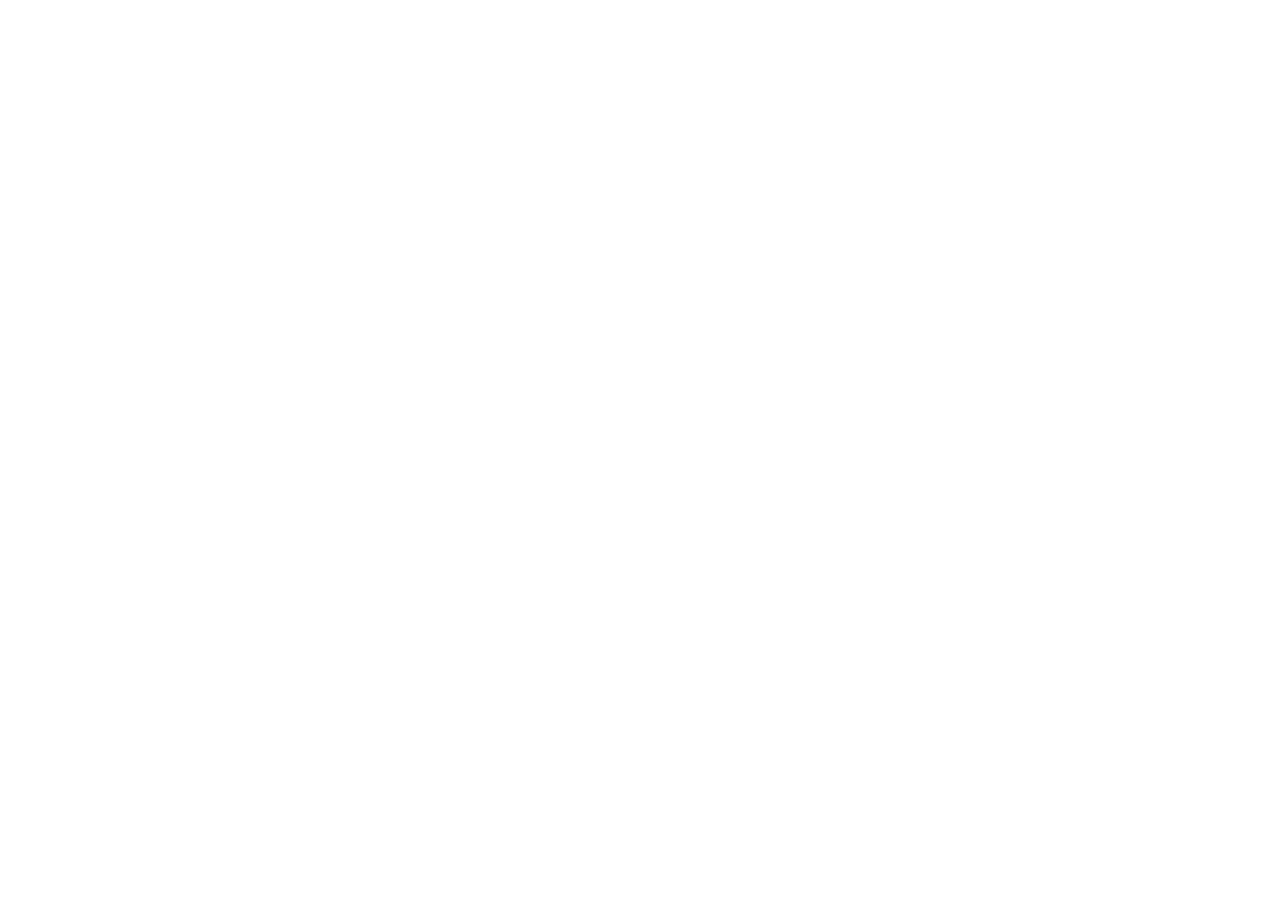
==== index.html @ 455905b7 "project init" ====
<!DOCTYPE html>
<html lang="en">
<head>
    <meta charset="UTF-8">
    <meta http-equiv="X-UA-Compatible" content="IE=edge">
    <meta name="viewport" content="width=device-width, initial-scale=1.0">
    <title>Document</title>
</head>
<body>
    
</body>
</html>
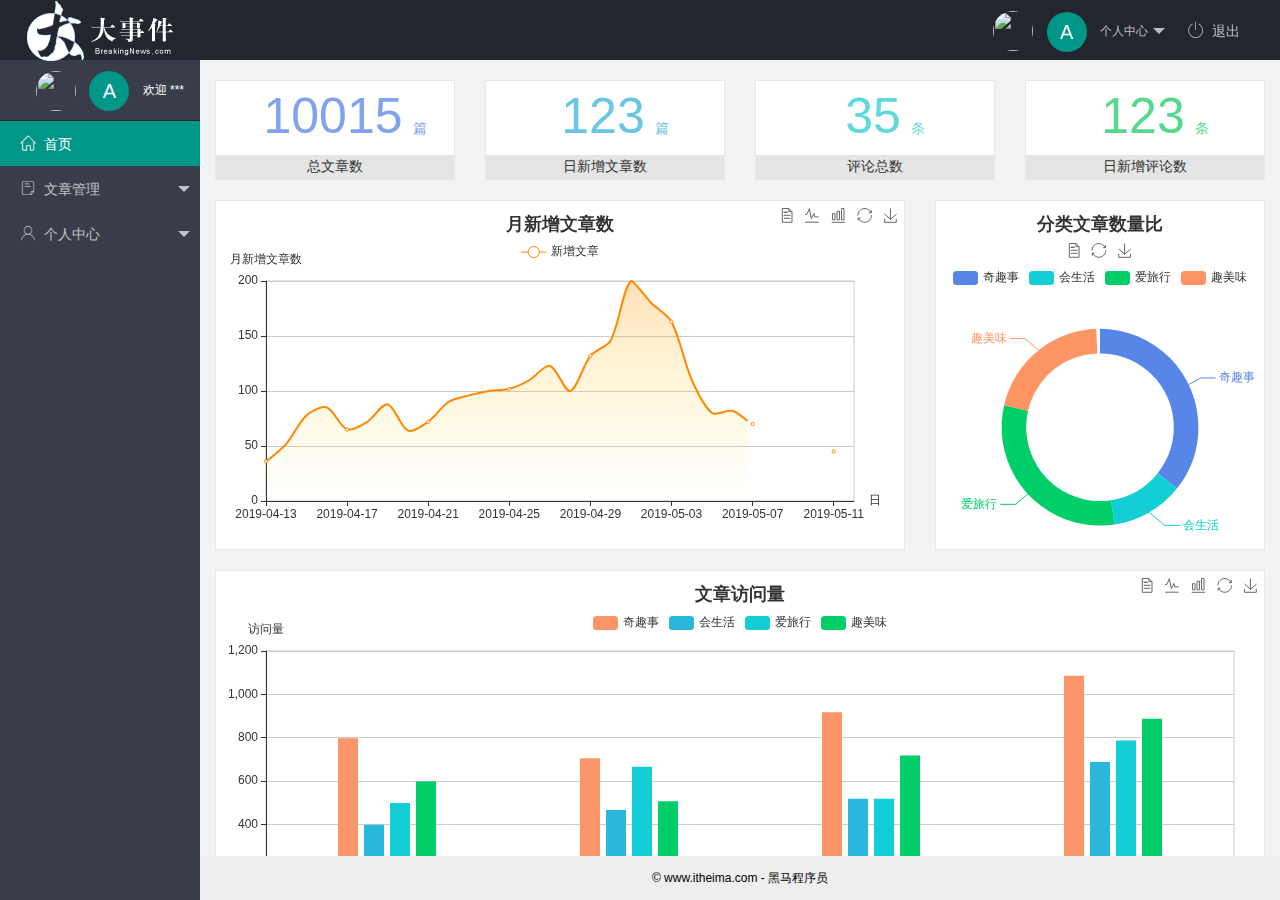
==== commit 3dd96fc6: "完成了主页功能的开发" ====
--- a/index.html
+++ b/index.html
@@ -1,12 +1,100 @@
 <!DOCTYPE html>
 <html lang="en">
-<head>
-    <meta charset="UTF-8">
-    <meta http-equiv="X-UA-Compatible" content="IE=edge">
-    <meta name="viewport" content="width=device-width, initial-scale=1.0">
-    <title>Document</title>
-</head>
-<body>
-    
-</body>
-</html>+  <head>
+    <meta charset="UTF-8" />
+    <meta name="viewport" content="width=device-width, initial-scale=1.0" />
+    <title>后台主页</title>
+    <!-- 导入 layui 的样式表 -->
+    <link rel="stylesheet" href="./assets/lib/layui/css/layui.css" />
+    <!-- 导入第三方图标库 -->
+    <link rel="stylesheet" href="./assets/fonts/iconfont.css" />
+    <!-- 导入自己的样式表 -->
+    <link rel="stylesheet" href="./assets/css/index.css" />
+  </head>
+  <body class="layui-layout-body">
+    <div class="layui-layout layui-layout-admin">
+      <div class="layui-header">
+        <div class="layui-logo">
+          <img src="./assets/images/logo.png" alt="" />
+        </div>
+        <!-- 头部区域（可配合layui已有的水平导航） -->
+        <ul class="layui-nav layui-layout-right">
+          <li class="layui-nav-item">
+            <a href="javascript:;" class="userinfo">
+              <img src="http://t.cn/RCzsdCq" class="layui-nav-img" />
+              <span class="text-avatar">A</span>
+              个人中心
+            </a>
+            <dl class="layui-nav-child">
+              <dd><a href="">基本资料</a></dd>
+              <dd><a href="">更换头像</a></dd>
+              <dd><a href="">重置密码</a></dd>
+            </dl>
+          </li>
+          <li class="layui-nav-item">
+            <a href="javascript:;" id='btnLogOut'><span class="iconfont icon-tuichu"></span>退出</a>
+          </li>
+        </ul>
+      </div>
+
+      <div class="layui-side layui-bg-black">
+        <div class="layui-side-scroll">
+          <div class="userinfo">
+            <img src="http://t.cn/RCzsdCq" class="layui-nav-img" />
+            <span class="text-avatar">A</span>
+            <span id="welcome">欢迎 ***</span>
+          </div>
+          <!-- 左侧导航区域（可配合layui已有的垂直导航） -->
+          <ul class="layui-nav layui-nav-tree" lay-shrink="all">
+            <li class="layui-nav-item layui-this">
+              <a href="/home/dashboard.html" target="fm"><span class="iconfont icon-home"></span>首页</a>
+            </li>
+            <li class="layui-nav-item">
+              <a class="" href="javascript:;"><span class="iconfont icon-16"></span>文章管理</a>
+              <dl class="layui-nav-child">
+                <dd>
+                  <a href="javascript:;"><i class="layui-icon layui-icon-app"></i>文章类别</a>
+                </dd>
+                <dd>
+                  <a href="javascript:;"><i class="layui-icon layui-icon-app"></i>文章列表</a>
+                </dd>
+                <dd>
+                  <a href="javascript:;"><i class="layui-icon layui-icon-app"></i>发布文章</a>
+                </dd>
+              </dl>
+            </li>
+            <li class="layui-nav-item">
+              <a href="javascript:;"><span class="iconfont icon-user"></span>个人中心</a>
+              <dl class="layui-nav-child">
+                <dd>
+                  <a href="javascript:;"><i class="layui-icon layui-icon-app"></i>基本资料</a>
+                </dd>
+                <dd>
+                  <a href="javascript:;"><i class="layui-icon layui-icon-app"></i>更换头像</a>
+                </dd>
+                <dd>
+                  <a href="javascript:;"><i class="layui-icon layui-icon-app"></i>重置密码</a>
+                </dd>
+              </dl>
+            </li>
+          </ul>
+        </div>
+      </div>
+
+      <div class="layui-body">
+        <!-- 内容主体区域 -->
+        <iframe name="fm" src='./home/dashboard.html' frameborder="0"></iframe>
+      </div>
+
+      <div class="layui-footer">
+        <!-- 底部固定区域 -->
+        © www.itheima.com - 黑马程序员
+      </div>
+    </div>
+    <!-- 导入 layui 的JS文件 -->
+    <script src="./assets/lib/layui/layui.all.js"></script>
+    <script src="./assets/lib/jquery.js"></script>
+    <script src="./assets/js/baseAPI.js"></script>
+    <script src="./assets/js/index.js"></script>
+  </body>
+</html>
--- a/assets/lib/layui/css/layui.css
+++ b/assets/lib/layui/css/layui.css
@@ -0,0 +1,2 @@
+/** layui-v2.5.5 MIT License By https://www.layui.com */
+ .layui-inline,img{display:inline-block;vertical-align:middle}h1,h2,h3,h4,h5,h6{font-weight:400}.layui-edge,.layui-header,.layui-inline,.layui-main{position:relative}.layui-body,.layui-edge,.layui-elip{overflow:hidden}.layui-btn,.layui-edge,.layui-inline,img{vertical-align:middle}.layui-btn,.layui-disabled,.layui-icon,.layui-unselect{-moz-user-select:none;-webkit-user-select:none;-ms-user-select:none}.layui-elip,.layui-form-checkbox span,.layui-form-pane .layui-form-label{text-overflow:ellipsis;white-space:nowrap}.layui-breadcrumb,.layui-tree-btnGroup{visibility:hidden}blockquote,body,button,dd,div,dl,dt,form,h1,h2,h3,h4,h5,h6,input,li,ol,p,pre,td,textarea,th,ul{margin:0;padding:0;-webkit-tap-highlight-color:rgba(0,0,0,0)}a:active,a:hover{outline:0}img{border:none}li{list-style:none}table{border-collapse:collapse;border-spacing:0}h4,h5,h6{font-size:100%}button,input,optgroup,option,select,textarea{font-family:inherit;font-size:inherit;font-style:inherit;font-weight:inherit;outline:0}pre{white-space:pre-wrap;white-space:-moz-pre-wrap;white-space:-pre-wrap;white-space:-o-pre-wrap;word-wrap:break-word}body{line-height:24px;font:14px Helvetica Neue,Helvetica,PingFang SC,Tahoma,Arial,sans-serif}hr{height:1px;margin:10px 0;border:0;clear:both}a{color:#333;text-decoration:none}a:hover{color:#777}a cite{font-style:normal;*cursor:pointer}.layui-border-box,.layui-border-box *{box-sizing:border-box}.layui-box,.layui-box *{box-sizing:content-box}.layui-clear{clear:both;*zoom:1}.layui-clear:after{content:'\20';clear:both;*zoom:1;display:block;height:0}.layui-inline{*display:inline;*zoom:1}.layui-edge{display:inline-block;width:0;height:0;border-width:6px;border-style:dashed;border-color:transparent}.layui-edge-top{top:-4px;border-bottom-color:#999;border-bottom-style:solid}.layui-edge-right{border-left-color:#999;border-left-style:solid}.layui-edge-bottom{top:2px;border-top-color:#999;border-top-style:solid}.layui-edge-left{border-right-color:#999;border-right-style:solid}.layui-disabled,.layui-disabled:hover{color:#d2d2d2!important;cursor:not-allowed!important}.layui-circle{border-radius:100%}.layui-show{display:block!important}.layui-hide{display:none!important}@font-face{font-family:layui-icon;src:url(../font/iconfont.eot?v=250);src:url(../font/iconfont.eot?v=250#iefix) format('embedded-opentype'),url(../font/iconfont.woff2?v=250) format('woff2'),url(../font/iconfont.woff?v=250) format('woff'),url(../font/iconfont.ttf?v=250) format('truetype'),url(../font/iconfont.svg?v=250#layui-icon) format('svg')}.layui-icon{font-family:layui-icon!important;font-size:16px;font-style:normal;-webkit-font-smoothing:antialiased;-moz-osx-font-smoothing:grayscale}.layui-icon-reply-fill:before{content:"\e611"}.layui-icon-set-fill:before{content:"\e614"}.layui-icon-menu-fill:before{content:"\e60f"}.layui-icon-search:before{content:"\e615"}.layui-icon-share:before{content:"\e641"}.layui-icon-set-sm:before{content:"\e620"}.layui-icon-engine:before{content:"\e628"}.layui-icon-close:before{content:"\1006"}.layui-icon-close-fill:before{content:"\1007"}.layui-icon-chart-screen:before{content:"\e629"}.layui-icon-star:before{content:"\e600"}.layui-icon-circle-dot:before{content:"\e617"}.layui-icon-chat:before{content:"\e606"}.layui-icon-release:before{content:"\e609"}.layui-icon-list:before{content:"\e60a"}.layui-icon-chart:before{content:"\e62c"}.layui-icon-ok-circle:before{content:"\1005"}.layui-icon-layim-theme:before{content:"\e61b"}.layui-icon-table:before{content:"\e62d"}.layui-icon-right:before{content:"\e602"}.layui-icon-left:before{content:"\e603"}.layui-icon-cart-simple:before{content:"\e698"}.layui-icon-face-cry:before{content:"\e69c"}.layui-icon-face-smile:before{content:"\e6af"}.layui-icon-survey:before{content:"\e6b2"}.layui-icon-tree:before{content:"\e62e"}.layui-icon-upload-circle:before{content:"\e62f"}.layui-icon-add-circle:before{content:"\e61f"}.layui-icon-download-circle:before{content:"\e601"}.layui-icon-templeate-1:before{content:"\e630"}.layui-icon-util:before{content:"\e631"}.layui-icon-face-surprised:before{content:"\e664"}.layui-icon-edit:before{content:"\e642"}.layui-icon-speaker:before{content:"\e645"}.layui-icon-down:before{content:"\e61a"}.layui-icon-file:before{content:"\e621"}.layui-icon-layouts:before{content:"\e632"}.layui-icon-rate-half:before{content:"\e6c9"}.layui-icon-add-circle-fine:before{content:"\e608"}.layui-icon-prev-circle:before{content:"\e633"}.layui-icon-read:before{content:"\e705"}.layui-icon-404:before{content:"\e61c"}.layui-icon-carousel:before{content:"\e634"}.layui-icon-help:before{content:"\e607"}.layui-icon-code-circle:before{content:"\e635"}.layui-icon-water:before{content:"\e636"}.layui-icon-username:before{content:"\e66f"}.layui-icon-find-fill:before{content:"\e670"}.layui-icon-about:before{content:"\e60b"}.layui-icon-location:before{content:"\e715"}.layui-icon-up:before{content:"\e619"}.layui-icon-pause:before{content:"\e651"}.layui-icon-date:before{content:"\e637"}.layui-icon-layim-uploadfile:before{content:"\e61d"}.layui-icon-delete:before{content:"\e640"}.layui-icon-play:before{content:"\e652"}.layui-icon-top:before{content:"\e604"}.layui-icon-friends:before{content:"\e612"}.layui-icon-refresh-3:before{content:"\e9aa"}.layui-icon-ok:before{content:"\e605"}.layui-icon-layer:before{content:"\e638"}.layui-icon-face-smile-fine:before{content:"\e60c"}.layui-icon-dollar:before{content:"\e659"}.layui-icon-group:before{content:"\e613"}.layui-icon-layim-download:before{content:"\e61e"}.layui-icon-picture-fine:before{content:"\e60d"}.layui-icon-link:before{content:"\e64c"}.layui-icon-diamond:before{content:"\e735"}.layui-icon-log:before{content:"\e60e"}.layui-icon-rate-solid:before{content:"\e67a"}.layui-icon-fonts-del:before{content:"\e64f"}.layui-icon-unlink:before{content:"\e64d"}.layui-icon-fonts-clear:before{content:"\e639"}.layui-icon-triangle-r:before{content:"\e623"}.layui-icon-circle:before{content:"\e63f"}.layui-icon-radio:before{content:"\e643"}.layui-icon-align-center:before{content:"\e647"}.layui-icon-align-right:before{content:"\e648"}.layui-icon-align-left:before{content:"\e649"}.layui-icon-loading-1:before{content:"\e63e"}.layui-icon-return:before{content:"\e65c"}.layui-icon-fonts-strong:before{content:"\e62b"}.layui-icon-upload:before{content:"\e67c"}.layui-icon-dialogue:before{content:"\e63a"}.layui-icon-video:before{content:"\e6ed"}.layui-icon-headset:before{content:"\e6fc"}.layui-icon-cellphone-fine:before{content:"\e63b"}.layui-icon-add-1:before{content:"\e654"}.layui-icon-face-smile-b:before{content:"\e650"}.layui-icon-fonts-html:before{content:"\e64b"}.layui-icon-form:before{content:"\e63c"}.layui-icon-cart:before{content:"\e657"}.layui-icon-camera-fill:before{content:"\e65d"}.layui-icon-tabs:before{content:"\e62a"}.layui-icon-fonts-code:before{content:"\e64e"}.layui-icon-fire:before{content:"\e756"}.layui-icon-set:before{content:"\e716"}.layui-icon-fonts-u:before{content:"\e646"}.layui-icon-triangle-d:before{content:"\e625"}.layui-icon-tips:before{content:"\e702"}.layui-icon-picture:before{content:"\e64a"}.layui-icon-more-vertical:before{content:"\e671"}.layui-icon-flag:before{content:"\e66c"}.layui-icon-loading:before{content:"\e63d"}.layui-icon-fonts-i:before{content:"\e644"}.layui-icon-refresh-1:before{content:"\e666"}.layui-icon-rmb:before{content:"\e65e"}.layui-icon-home:before{content:"\e68e"}.layui-icon-user:before{content:"\e770"}.layui-icon-notice:before{content:"\e667"}.layui-icon-login-weibo:before{content:"\e675"}.layui-icon-voice:before{content:"\e688"}.layui-icon-upload-drag:before{content:"\e681"}.layui-icon-login-qq:before{content:"\e676"}.layui-icon-snowflake:before{content:"\e6b1"}.layui-icon-file-b:before{content:"\e655"}.layui-icon-template:before{content:"\e663"}.layui-icon-auz:before{content:"\e672"}.layui-icon-console:before{content:"\e665"}.layui-icon-app:before{content:"\e653"}.layui-icon-prev:before{content:"\e65a"}.layui-icon-website:before{content:"\e7ae"}.layui-icon-next:before{content:"\e65b"}.layui-icon-component:before{content:"\e857"}.layui-icon-more:before{content:"\e65f"}.layui-icon-login-wechat:before{content:"\e677"}.layui-icon-shrink-right:before{content:"\e668"}.layui-icon-spread-left:before{content:"\e66b"}.layui-icon-camera:before{content:"\e660"}.layui-icon-note:before{content:"\e66e"}.layui-icon-refresh:before{content:"\e669"}.layui-icon-female:before{content:"\e661"}.layui-icon-male:before{content:"\e662"}.layui-icon-password:before{content:"\e673"}.layui-icon-senior:before{content:"\e674"}.layui-icon-theme:before{content:"\e66a"}.layui-icon-tread:before{content:"\e6c5"}.layui-icon-praise:before{content:"\e6c6"}.layui-icon-star-fill:before{content:"\e658"}.layui-icon-rate:before{content:"\e67b"}.layui-icon-template-1:before{content:"\e656"}.layui-icon-vercode:before{content:"\e679"}.layui-icon-cellphone:before{content:"\e678"}.layui-icon-screen-full:before{content:"\e622"}.layui-icon-screen-restore:before{content:"\e758"}.layui-icon-cols:before{content:"\e610"}.layui-icon-export:before{content:"\e67d"}.layui-icon-print:before{content:"\e66d"}.layui-icon-slider:before{content:"\e714"}.layui-icon-addition:before{content:"\e624"}.layui-icon-subtraction:before{content:"\e67e"}.layui-icon-service:before{content:"\e626"}.layui-icon-transfer:before{content:"\e691"}.layui-main{width:1140px;margin:0 auto}.layui-header{z-index:1000;height:60px}.layui-header a:hover{transition:all .5s;-webkit-transition:all .5s}.layui-side{position:fixed;left:0;top:0;bottom:0;z-index:999;width:200px;overflow-x:hidden}.layui-side-scroll{position:relative;width:220px;height:100%;overflow-x:hidden}.layui-body{position:absolute;left:200px;right:0;top:0;bottom:0;z-index:998;width:auto;overflow-y:auto;box-sizing:border-box}.layui-layout-body{overflow:hidden}.layui-layout-admin .layui-header{background-color:#23262E}.layui-layout-admin .layui-side{top:60px;width:200px;overflow-x:hidden}.layui-layout-admin .layui-body{position:fixed;top:60px;bottom:44px}.layui-layout-admin .layui-main{width:auto;margin:0 15px}.layui-layout-admin .layui-footer{position:fixed;left:200px;right:0;bottom:0;height:44px;line-height:44px;padding:0 15px;background-color:#eee}.layui-layout-admin .layui-logo{position:absolute;left:0;top:0;width:200px;height:100%;line-height:60px;text-align:center;color:#009688;font-size:16px}.layui-layout-admin .layui-header .layui-nav{background:0 0}.layui-layout-left{position:absolute!important;left:200px;top:0}.layui-layout-right{position:absolute!important;right:0;top:0}.layui-container{position:relative;margin:0 auto;padding:0 15px;box-sizing:border-box}.layui-fluid{position:relative;margin:0 auto;padding:0 15px}.layui-row:after,.layui-row:before{content:'';display:block;clear:both}.layui-col-lg1,.layui-col-lg10,.layui-col-lg11,.layui-col-lg12,.layui-col-lg2,.layui-col-lg3,.layui-col-lg4,.layui-col-lg5,.layui-col-lg6,.layui-col-lg7,.layui-col-lg8,.layui-col-lg9,.layui-col-md1,.layui-col-md10,.layui-col-md11,.layui-col-md12,.layui-col-md2,.layui-col-md3,.layui-col-md4,.layui-col-md5,.layui-col-md6,.layui-col-md7,.layui-col-md8,.layui-col-md9,.layui-col-sm1,.layui-col-sm10,.layui-col-sm11,.layui-col-sm12,.layui-col-sm2,.layui-col-sm3,.layui-col-sm4,.layui-col-sm5,.layui-col-sm6,.layui-col-sm7,.layui-col-sm8,.layui-col-sm9,.layui-col-xs1,.layui-col-xs10,.layui-col-xs11,.layui-col-xs12,.layui-col-xs2,.layui-col-xs3,.layui-col-xs4,.layui-col-xs5,.layui-col-xs6,.layui-col-xs7,.layui-col-xs8,.layui-col-xs9{position:relative;display:block;box-sizing:border-box}.layui-col-xs1,.layui-col-xs10,.layui-col-xs11,.layui-col-xs12,.layui-col-xs2,.layui-col-xs3,.layui-col-xs4,.layui-col-xs5,.layui-col-xs6,.layui-col-xs7,.layui-col-xs8,.layui-col-xs9{float:left}.layui-col-xs1{width:8.33333333%}.layui-col-xs2{width:16.66666667%}.layui-col-xs3{width:25%}.layui-col-xs4{width:33.33333333%}.layui-col-xs5{width:41.66666667%}.layui-col-xs6{width:50%}.layui-col-xs7{width:58.33333333%}.layui-col-xs8{width:66.66666667%}.layui-col-xs9{width:75%}.layui-col-xs10{width:83.33333333%}.layui-col-xs11{width:91.66666667%}.layui-col-xs12{width:100%}.layui-col-xs-offset1{margin-left:8.33333333%}.layui-col-xs-offset2{margin-left:16.66666667%}.layui-col-xs-offset3{margin-left:25%}.layui-col-xs-offset4{margin-left:33.33333333%}.layui-col-xs-offset5{margin-left:41.66666667%}.layui-col-xs-offset6{margin-left:50%}.layui-col-xs-offset7{margin-left:58.33333333%}.layui-col-xs-offset8{margin-left:66.66666667%}.layui-col-xs-offset9{margin-left:75%}.layui-col-xs-offset10{margin-left:83.33333333%}.layui-col-xs-offset11{margin-left:91.66666667%}.layui-col-xs-offset12{margin-left:100%}@media screen and (max-width:768px){.layui-hide-xs{display:none!important}.layui-show-xs-block{display:block!important}.layui-show-xs-inline{display:inline!important}.layui-show-xs-inline-block{display:inline-block!important}}@media screen and (min-width:768px){.layui-container{width:750px}.layui-hide-sm{display:none!important}.layui-show-sm-block{display:block!important}.layui-show-sm-inline{display:inline!important}.layui-show-sm-inline-block{display:inline-block!important}.layui-col-sm1,.layui-col-sm10,.layui-col-sm11,.layui-col-sm12,.layui-col-sm2,.layui-col-sm3,.layui-col-sm4,.layui-col-sm5,.layui-col-sm6,.layui-col-sm7,.layui-col-sm8,.layui-col-sm9{float:left}.layui-col-sm1{width:8.33333333%}.layui-col-sm2{width:16.66666667%}.layui-col-sm3{width:25%}.layui-col-sm4{width:33.33333333%}.layui-col-sm5{width:41.66666667%}.layui-col-sm6{width:50%}.layui-col-sm7{width:58.33333333%}.layui-col-sm8{width:66.66666667%}.layui-col-sm9{width:75%}.layui-col-sm10{width:83.33333333%}.layui-col-sm11{width:91.66666667%}.layui-col-sm12{width:100%}.layui-col-sm-offset1{margin-left:8.33333333%}.layui-col-sm-offset2{margin-left:16.66666667%}.layui-col-sm-offset3{margin-left:25%}.layui-col-sm-offset4{margin-left:33.33333333%}.layui-col-sm-offset5{margin-left:41.66666667%}.layui-col-sm-offset6{margin-left:50%}.layui-col-sm-offset7{margin-left:58.33333333%}.layui-col-sm-offset8{margin-left:66.66666667%}.layui-col-sm-offset9{margin-left:75%}.layui-col-sm-offset10{margin-left:83.33333333%}.layui-col-sm-offset11{margin-left:91.66666667%}.layui-col-sm-offset12{margin-left:100%}}@media screen and (min-width:992px){.layui-container{width:970px}.layui-hide-md{display:none!important}.layui-show-md-block{display:block!important}.layui-show-md-inline{display:inline!important}.layui-show-md-inline-block{display:inline-block!important}.layui-col-md1,.layui-col-md10,.layui-col-md11,.layui-col-md12,.layui-col-md2,.layui-col-md3,.layui-col-md4,.layui-col-md5,.layui-col-md6,.layui-col-md7,.layui-col-md8,.layui-col-md9{float:left}.layui-col-md1{width:8.33333333%}.layui-col-md2{width:16.66666667%}.layui-col-md3{width:25%}.layui-col-md4{width:33.33333333%}.layui-col-md5{width:41.66666667%}.layui-col-md6{width:50%}.layui-col-md7{width:58.33333333%}.layui-col-md8{width:66.66666667%}.layui-col-md9{width:75%}.layui-col-md10{width:83.33333333%}.layui-col-md11{width:91.66666667%}.layui-col-md12{width:100%}.layui-col-md-offset1{margin-left:8.33333333%}.layui-col-md-offset2{margin-left:16.66666667%}.layui-col-md-offset3{margin-left:25%}.layui-col-md-offset4{margin-left:33.33333333%}.layui-col-md-offset5{margin-left:41.66666667%}.layui-col-md-offset6{margin-left:50%}.layui-col-md-offset7{margin-left:58.33333333%}.layui-col-md-offset8{margin-left:66.66666667%}.layui-col-md-offset9{margin-left:75%}.layui-col-md-offset10{margin-left:83.33333333%}.layui-col-md-offset11{margin-left:91.66666667%}.layui-col-md-offset12{margin-left:100%}}@media screen and (min-width:1200px){.layui-container{width:1170px}.layui-hide-lg{display:none!important}.layui-show-lg-block{display:block!important}.layui-show-lg-inline{display:inline!important}.layui-show-lg-inline-block{display:inline-block!important}.layui-col-lg1,.layui-col-lg10,.layui-col-lg11,.layui-col-lg12,.layui-col-lg2,.layui-col-lg3,.layui-col-lg4,.layui-col-lg5,.layui-col-lg6,.layui-col-lg7,.layui-col-lg8,.layui-col-lg9{float:left}.layui-col-lg1{width:8.33333333%}.layui-col-lg2{width:16.66666667%}.layui-col-lg3{width:25%}.layui-col-lg4{width:33.33333333%}.layui-col-lg5{width:41.66666667%}.layui-col-lg6{width:50%}.layui-col-lg7{width:58.33333333%}.layui-col-lg8{width:66.66666667%}.layui-col-lg9{width:75%}.layui-col-lg10{width:83.33333333%}.layui-col-lg11{width:91.66666667%}.layui-col-lg12{width:100%}.layui-col-lg-offset1{margin-left:8.33333333%}.layui-col-lg-offset2{margin-left:16.66666667%}.layui-col-lg-offset3{margin-left:25%}.layui-col-lg-offset4{margin-left:33.33333333%}.layui-col-lg-offset5{margin-left:41.66666667%}.layui-col-lg-offset6{margin-left:50%}.layui-col-lg-offset7{margin-left:58.33333333%}.layui-col-lg-offset8{margin-left:66.66666667%}.layui-col-lg-offset9{margin-left:75%}.layui-col-lg-offset10{margin-left:83.33333333%}.layui-col-lg-offset11{margin-left:91.66666667%}.layui-col-lg-offset12{margin-left:100%}}.layui-col-space1{margin:-.5px}.layui-col-space1>*{padding:.5px}.layui-col-space3{margin:-1.5px}.layui-col-space3>*{padding:1.5px}.layui-col-space5{margin:-2.5px}.layui-col-space5>*{padding:2.5px}.layui-col-space8{margin:-3.5px}.layui-col-space8>*{padding:3.5px}.layui-col-space10{margin:-5px}.layui-col-space10>*{padding:5px}.layui-col-space12{margin:-6px}.layui-col-space12>*{padding:6px}.layui-col-space15{margin:-7.5px}.layui-col-space15>*{padding:7.5px}.layui-col-space18{margin:-9px}.layui-col-space18>*{padding:9px}.layui-col-space20{margin:-10px}.layui-col-space20>*{padding:10px}.layui-col-space22{margin:-11px}.layui-col-space22>*{padding:11px}.layui-col-space25{margin:-12.5px}.layui-col-space25>*{padding:12.5px}.layui-col-space30{margin:-15px}.layui-col-space30>*{padding:15px}.layui-btn,.layui-input,.layui-select,.layui-textarea,.layui-upload-button{outline:0;-webkit-appearance:none;transition:all .3s;-webkit-transition:all .3s;box-sizing:border-box}.layui-elem-quote{margin-bottom:10px;padding:15px;line-height:22px;border-left:5px solid #009688;border-radius:0 2px 2px 0;background-color:#f2f2f2}.layui-quote-nm{border-style:solid;border-width:1px 1px 1px 5px;background:0 0}.layui-elem-field{margin-bottom:10px;padding:0;border-width:1px;border-style:solid}.layui-elem-field legend{margin-left:20px;padding:0 10px;font-size:20px;font-weight:300}.layui-field-title{margin:10px 0 20px;border-width:1px 0 0}.layui-field-box{padding:10px 15px}.layui-field-title .layui-field-box{padding:10px 0}.layui-progress{position:relative;height:6px;border-radius:20px;background-color:#e2e2e2}.layui-progress-bar{position:absolute;left:0;top:0;width:0;max-width:100%;height:6px;border-radius:20px;text-align:right;background-color:#5FB878;transition:all .3s;-webkit-transition:all .3s}.layui-progress-big,.layui-progress-big .layui-progress-bar{height:18px;line-height:18px}.layui-progress-text{position:relative;top:-20px;line-height:18px;font-size:12px;color:#666}.layui-progress-big .layui-progress-text{position:static;padding:0 10px;color:#fff}.layui-collapse{border-width:1px;border-style:solid;border-radius:2px}.layui-colla-content,.layui-colla-item{border-top-width:1px;border-top-style:solid}.layui-colla-item:first-child{border-top:none}.layui-colla-title{position:relative;height:42px;line-height:42px;padding:0 15px 0 35px;color:#333;background-color:#f2f2f2;cursor:pointer;font-size:14px;overflow:hidden}.layui-colla-content{display:none;padding:10px 15px;line-height:22px;color:#666}.layui-colla-icon{position:absolute;left:15px;top:0;font-size:14px}.layui-card{margin-bottom:15px;border-radius:2px;background-color:#fff;box-shadow:0 1px 2px 0 rgba(0,0,0,.05)}.layui-card:last-child{margin-bottom:0}.layui-card-header{position:relative;height:42px;line-height:42px;padding:0 15px;border-bottom:1px solid #f6f6f6;color:#333;border-radius:2px 2px 0 0;font-size:14px}.layui-bg-black,.layui-bg-blue,.layui-bg-cyan,.layui-bg-green,.layui-bg-orange,.layui-bg-red{color:#fff!important}.layui-card-body{position:relative;padding:10px 15px;line-height:24px}.layui-card-body[pad15]{padding:15px}.layui-card-body[pad20]{padding:20px}.layui-card-body .layui-table{margin:5px 0}.layui-card .layui-tab{margin:0}.layui-panel-window{position:relative;padding:15px;border-radius:0;border-top:5px solid #E6E6E6;background-color:#fff}.layui-auxiliar-moving{position:fixed;left:0;right:0;top:0;bottom:0;width:100%;height:100%;background:0 0;z-index:9999999999}.layui-form-label,.layui-form-mid,.layui-form-select,.layui-input-block,.layui-input-inline,.layui-textarea{position:relative}.layui-bg-red{background-color:#FF5722!important}.layui-bg-orange{background-color:#FFB800!important}.layui-bg-green{background-color:#009688!important}.layui-bg-cyan{background-color:#2F4056!important}.layui-bg-blue{background-color:#1E9FFF!important}.layui-bg-black{background-color:#393D49!important}.layui-bg-gray{background-color:#eee!important;color:#666!important}.layui-badge-rim,.layui-colla-content,.layui-colla-item,.layui-collapse,.layui-elem-field,.layui-form-pane .layui-form-item[pane],.layui-form-pane .layui-form-label,.layui-input,.layui-layedit,.layui-layedit-tool,.layui-quote-nm,.layui-select,.layui-tab-bar,.layui-tab-card,.layui-tab-title,.layui-tab-title .layui-this:after,.layui-textarea{border-color:#e6e6e6}.layui-timeline-item:before,hr{background-color:#e6e6e6}.layui-text{line-height:22px;font-size:14px;color:#666}.layui-text h1,.layui-text h2,.layui-text h3{font-weight:500;color:#333}.layui-text h1{font-size:30px}.layui-text h2{font-size:24px}.layui-text h3{font-size:18px}.layui-text a:not(.layui-btn){color:#01AAED}.layui-text a:not(.layui-btn):hover{text-decoration:underline}.layui-text ul{padding:5px 0 5px 15px}.layui-text ul li{margin-top:5px;list-style-type:disc}.layui-text em,.layui-word-aux{color:#999!important;padding:0 5px!important}.layui-btn{display:inline-block;height:38px;line-height:38px;padding:0 18px;background-color:#009688;color:#fff;white-space:nowrap;text-align:center;font-size:14px;border:none;border-radius:2px;cursor:pointer}.layui-btn:hover{opacity:.8;filter:alpha(opacity=80);color:#fff}.layui-btn:active{opacity:1;filter:alpha(opacity=100)}.layui-btn+.layui-btn{margin-left:10px}.layui-btn-container{font-size:0}.layui-btn-container .layui-btn{margin-right:10px;margin-bottom:10px}.layui-btn-container .layui-btn+.layui-btn{margin-left:0}.layui-table .layui-btn-container .layui-btn{margin-bottom:9px}.layui-btn-radius{border-radius:100px}.layui-btn .layui-icon{margin-right:3px;font-size:18px;vertical-align:bottom;vertical-align:middle\9}.layui-btn-primary{border:1px solid #C9C9C9;background-color:#fff;color:#555}.layui-btn-primary:hover{border-color:#009688;color:#333}.layui-btn-normal{background-color:#1E9FFF}.layui-btn-warm{background-color:#FFB800}.layui-btn-danger{background-color:#FF5722}.layui-btn-checked{background-color:#5FB878}.layui-btn-disabled,.layui-btn-disabled:active,.layui-btn-disabled:hover{border:1px solid #e6e6e6;background-color:#FBFBFB;color:#C9C9C9;cursor:not-allowed;opacity:1}.layui-btn-lg{height:44px;line-height:44px;padding:0 25px;font-size:16px}.layui-btn-sm{height:30px;line-height:30px;padding:0 10px;font-size:12px}.layui-btn-sm i{font-size:16px!important}.layui-btn-xs{height:22px;line-height:22px;padding:0 5px;font-size:12px}.layui-btn-xs i{font-size:14px!important}.layui-btn-group{display:inline-block;vertical-align:middle;font-size:0}.layui-btn-group .layui-btn{margin-left:0!important;margin-right:0!important;border-left:1px solid rgba(255,255,255,.5);border-radius:0}.layui-btn-group .layui-btn-primary{border-left:none}.layui-btn-group .layui-btn-primary:hover{border-color:#C9C9C9;color:#009688}.layui-btn-group .layui-btn:first-child{border-left:none;border-radius:2px 0 0 2px}.layui-btn-group .layui-btn-primary:first-child{border-left:1px solid #c9c9c9}.layui-btn-group .layui-btn:last-child{border-radius:0 2px 2px 0}.layui-btn-group .layui-btn+.layui-btn{margin-left:0}.layui-btn-group+.layui-btn-group{margin-left:10px}.layui-btn-fluid{width:100%}.layui-input,.layui-select,.layui-textarea{height:38px;line-height:1.3;line-height:38px\9;border-width:1px;border-style:solid;background-color:#fff;border-radius:2px}.layui-input::-webkit-input-placeholder,.layui-select::-webkit-input-placeholder,.layui-textarea::-webkit-input-placeholder{line-height:1.3}.layui-input,.layui-textarea{display:block;width:100%;padding-left:10px}.layui-input:hover,.layui-textarea:hover{border-color:#D2D2D2!important}.layui-input:focus,.layui-textarea:focus{border-color:#C9C9C9!important}.layui-textarea{min-height:100px;height:auto;line-height:20px;padding:6px 10px;resize:vertical}.layui-select{padding:0 10px}.layui-form input[type=checkbox],.layui-form input[type=radio],.layui-form select{display:none}.layui-form [lay-ignore]{display:initial}.layui-form-item{margin-bottom:15px;clear:both;*zoom:1}.layui-form-item:after{content:'\20';clear:both;*zoom:1;display:block;height:0}.layui-form-label{float:left;display:block;padding:9px 15px;width:80px;font-weight:400;line-height:20px;text-align:right}.layui-form-label-col{display:block;float:none;padding:9px 0;line-height:20px;text-align:left}.layui-form-item .layui-inline{margin-bottom:5px;margin-right:10px}.layui-input-block{margin-left:110px;min-height:36px}.layui-input-inline{display:inline-block;vertical-align:middle}.layui-form-item .layui-input-inline{float:left;width:190px;margin-right:10px}.layui-form-text .layui-input-inline{width:auto}.layui-form-mid{float:left;display:block;padding:9px 0!important;line-height:20px;margin-right:10px}.layui-form-danger+.layui-form-select .layui-input,.layui-form-danger:focus{border-color:#FF5722!important}.layui-form-select .layui-input{padding-right:30px;cursor:pointer}.layui-form-select .layui-edge{position:absolute;right:10px;top:50%;margin-top:-3px;cursor:pointer;border-width:6px;border-top-color:#c2c2c2;border-top-style:solid;transition:all .3s;-webkit-transition:all .3s}.layui-form-select dl{display:none;position:absolute;left:0;top:42px;padding:5px 0;z-index:899;min-width:100%;border:1px solid #d2d2d2;max-height:300px;overflow-y:auto;background-color:#fff;border-radius:2px;box-shadow:0 2px 4px rgba(0,0,0,.12);box-sizing:border-box}.layui-form-select dl dd,.layui-form-select dl dt{padding:0 10px;line-height:36px;white-space:nowrap;overflow:hidden;text-overflow:ellipsis}.layui-form-select dl dt{font-size:12px;color:#999}.layui-form-select dl dd{cursor:pointer}.layui-form-select dl dd:hover{background-color:#f2f2f2;-webkit-transition:.5s all;transition:.5s all}.layui-form-select .layui-select-group dd{padding-left:20px}.layui-form-select dl dd.layui-select-tips{padding-left:10px!important;color:#999}.layui-form-select dl dd.layui-this{background-color:#5FB878;color:#fff}.layui-form-checkbox,.layui-form-select dl dd.layui-disabled{background-color:#fff}.layui-form-selected dl{display:block}.layui-form-checkbox,.layui-form-checkbox *,.layui-form-switch{display:inline-block;vertical-align:middle}.layui-form-selected .layui-edge{margin-top:-9px;-webkit-transform:rotate(180deg);transform:rotate(180deg);margin-top:-3px\9}:root .layui-form-selected .layui-edge{margin-top:-9px\0/IE9}.layui-form-selectup dl{top:auto;bottom:42px}.layui-select-none{margin:5px 0;text-align:center;color:#999}.layui-select-disabled .layui-disabled{border-color:#eee!important}.layui-select-disabled .layui-edge{border-top-color:#d2d2d2}.layui-form-checkbox{position:relative;height:30px;line-height:30px;margin-right:10px;padding-right:30px;cursor:pointer;font-size:0;-webkit-transition:.1s linear;transition:.1s linear;box-sizing:border-box}.layui-form-checkbox span{padding:0 10px;height:100%;font-size:14px;border-radius:2px 0 0 2px;background-color:#d2d2d2;color:#fff;overflow:hidden}.layui-form-checkbox:hover span{background-color:#c2c2c2}.layui-form-checkbox i{position:absolute;right:0;top:0;width:30px;height:28px;border:1px solid #d2d2d2;border-left:none;border-radius:0 2px 2px 0;color:#fff;font-size:20px;text-align:center}.layui-form-checkbox:hover i{border-color:#c2c2c2;color:#c2c2c2}.layui-form-checked,.layui-form-checked:hover{border-color:#5FB878}.layui-form-checked span,.layui-form-checked:hover span{background-color:#5FB878}.layui-form-checked i,.layui-form-checked:hover i{color:#5FB878}.layui-form-item .layui-form-checkbox{margin-top:4px}.layui-form-checkbox[lay-skin=primary]{height:auto!important;line-height:normal!important;min-width:18px;min-height:18px;border:none!important;margin-right:0;padding-left:28px;padding-right:0;background:0 0}.layui-form-checkbox[lay-skin=primary] span{padding-left:0;padding-right:15px;line-height:18px;background:0 0;color:#666}.layui-form-checkbox[lay-skin=primary] i{right:auto;left:0;width:16px;height:16px;line-height:16px;border:1px solid #d2d2d2;font-size:12px;border-radius:2px;background-color:#fff;-webkit-transition:.1s linear;transition:.1s linear}.layui-form-checkbox[lay-skin=primary]:hover i{border-color:#5FB878;color:#fff}.layui-form-checked[lay-skin=primary] i{border-color:#5FB878!important;background-color:#5FB878;color:#fff}.layui-checkbox-disbaled[lay-skin=primary] span{background:0 0!important;color:#c2c2c2}.layui-checkbox-disbaled[lay-skin=primary]:hover i{border-color:#d2d2d2}.layui-form-item .layui-form-checkbox[lay-skin=primary]{margin-top:10px}.layui-form-switch{position:relative;height:22px;line-height:22px;min-width:35px;padding:0 5px;margin-top:8px;border:1px solid #d2d2d2;border-radius:20px;cursor:pointer;background-color:#fff;-webkit-transition:.1s linear;transition:.1s linear}.layui-form-switch i{position:absolute;left:5px;top:3px;width:16px;height:16px;border-radius:20px;background-color:#d2d2d2;-webkit-transition:.1s linear;transition:.1s linear}.layui-form-switch em{position:relative;top:0;width:25px;margin-left:21px;padding:0!important;text-align:center!important;color:#999!important;font-style:normal!important;font-size:12px}.layui-form-onswitch{border-color:#5FB878;background-color:#5FB878}.layui-checkbox-disbaled,.layui-checkbox-disbaled i{border-color:#e2e2e2!important}.layui-form-onswitch i{left:100%;margin-left:-21px;background-color:#fff}.layui-form-onswitch em{margin-left:5px;margin-right:21px;color:#fff!important}.layui-checkbox-disbaled span{background-color:#e2e2e2!important}.layui-checkbox-disbaled:hover i{color:#fff!important}[lay-radio]{display:none}.layui-form-radio,.layui-form-radio *{display:inline-block;vertical-align:middle}.layui-form-radio{line-height:28px;margin:6px 10px 0 0;padding-right:10px;cursor:pointer;font-size:0}.layui-form-radio *{font-size:14px}.layui-form-radio>i{margin-right:8px;font-size:22px;color:#c2c2c2}.layui-form-radio>i:hover,.layui-form-radioed>i{color:#5FB878}.layui-radio-disbaled>i{color:#e2e2e2!important}.layui-form-pane .layui-form-label{width:110px;padding:8px 15px;height:38px;line-height:20px;border-width:1px;border-style:solid;border-radius:2px 0 0 2px;text-align:center;background-color:#FBFBFB;overflow:hidden;box-sizing:border-box}.layui-form-pane .layui-input-inline{margin-left:-1px}.layui-form-pane .layui-input-block{margin-left:110px;left:-1px}.layui-form-pane .layui-input{border-radius:0 2px 2px 0}.layui-form-pane .layui-form-text .layui-form-label{float:none;width:100%;border-radius:2px;box-sizing:border-box;text-align:left}.layui-form-pane .layui-form-text .layui-input-inline{display:block;margin:0;top:-1px;clear:both}.layui-form-pane .layui-form-text .layui-input-block{margin:0;left:0;top:-1px}.layui-form-pane .layui-form-text .layui-textarea{min-height:100px;border-radius:0 0 2px 2px}.layui-form-pane .layui-form-checkbox{margin:4px 0 4px 10px}.layui-form-pane .layui-form-radio,.layui-form-pane .layui-form-switch{margin-top:6px;margin-left:10px}.layui-form-pane .layui-form-item[pane]{position:relative;border-width:1px;border-style:solid}.layui-form-pane .layui-form-item[pane] .layui-form-label{position:absolute;left:0;top:0;height:100%;border-width:0 1px 0 0}.layui-form-pane .layui-form-item[pane] .layui-input-inline{margin-left:110px}@media screen and (max-width:450px){.layui-form-item .layui-form-label{text-overflow:ellipsis;overflow:hidden;white-space:nowrap}.layui-form-item .layui-inline{display:block;margin-right:0;margin-bottom:20px;clear:both}.layui-form-item .layui-inline:after{content:'\20';clear:both;display:block;height:0}.layui-form-item .layui-input-inline{display:block;float:none;left:-3px;width:auto;margin:0 0 10px 112px}.layui-form-item .layui-input-inline+.layui-form-mid{margin-left:110px;top:-5px;padding:0}.layui-form-item .layui-form-checkbox{margin-right:5px;margin-bottom:5px}}.layui-layedit{border-width:1px;border-style:solid;border-radius:2px}.layui-layedit-tool{padding:3px 5px;border-bottom-width:1px;border-bottom-style:solid;font-size:0}.layedit-tool-fixed{position:fixed;top:0;border-top:1px solid #e2e2e2}.layui-layedit-tool .layedit-tool-mid,.layui-layedit-tool .layui-icon{display:inline-block;vertical-align:middle;text-align:center;font-size:14px}.layui-layedit-tool .layui-icon{position:relative;width:32px;height:30px;line-height:30px;margin:3px 5px;color:#777;cursor:pointer;border-radius:2px}.layui-layedit-tool .layui-icon:hover{color:#393D49}.layui-layedit-tool .layui-icon:active{color:#000}.layui-layedit-tool .layedit-tool-active{background-color:#e2e2e2;color:#000}.layui-layedit-tool .layui-disabled,.layui-layedit-tool .layui-disabled:hover{color:#d2d2d2;cursor:not-allowed}.layui-layedit-tool .layedit-tool-mid{width:1px;height:18px;margin:0 10px;background-color:#d2d2d2}.layedit-tool-html{width:50px!important;font-size:30px!important}.layedit-tool-b,.layedit-tool-code,.layedit-tool-help{font-size:16px!important}.layedit-tool-d,.layedit-tool-face,.layedit-tool-image,.layedit-tool-unlink{font-size:18px!important}.layedit-tool-image input{position:absolute;font-size:0;left:0;top:0;width:100%;height:100%;opacity:.01;filter:Alpha(opacity=1);cursor:pointer}.layui-layedit-iframe iframe{display:block;width:100%}#LAY_layedit_code{overflow:hidden}.layui-laypage{display:inline-block;*display:inline;*zoom:1;vertical-align:middle;margin:10px 0;font-size:0}.layui-laypage>a:first-child,.layui-laypage>a:first-child em{border-radius:2px 0 0 2px}.layui-laypage>a:last-child,.layui-laypage>a:last-child em{border-radius:0 2px 2px 0}.layui-laypage>:first-child{margin-left:0!important}.layui-laypage>:last-child{margin-right:0!important}.layui-laypage a,.layui-laypage button,.layui-laypage input,.layui-laypage select,.layui-laypage span{border:1px solid #e2e2e2}.layui-laypage a,.layui-laypage span{display:inline-block;*display:inline;*zoom:1;vertical-align:middle;padding:0 15px;height:28px;line-height:28px;margin:0 -1px 5px 0;background-color:#fff;color:#333;font-size:12px}.layui-flow-more a *,.layui-laypage input,.layui-table-view select[lay-ignore]{display:inline-block}.layui-laypage a:hover{color:#009688}.layui-laypage em{font-style:normal}.layui-laypage .layui-laypage-spr{color:#999;font-weight:700}.layui-laypage a{text-decoration:none}.layui-laypage .layui-laypage-curr{position:relative}.layui-laypage .layui-laypage-curr em{position:relative;color:#fff}.layui-laypage .layui-laypage-curr .layui-laypage-em{position:absolute;left:-1px;top:-1px;padding:1px;width:100%;height:100%;background-color:#009688}.layui-laypage-em{border-radius:2px}.layui-laypage-next em,.layui-laypage-prev em{font-family:Sim sun;font-size:16px}.layui-laypage .layui-laypage-count,.layui-laypage .layui-laypage-limits,.layui-laypage .layui-laypage-refresh,.layui-laypage .layui-laypage-skip{margin-left:10px;margin-right:10px;padding:0;border:none}.layui-laypage .layui-laypage-limits,.layui-laypage .layui-laypage-refresh{vertical-align:top}.layui-laypage .layui-laypage-refresh i{font-size:18px;cursor:pointer}.layui-laypage select{height:22px;padding:3px;border-radius:2px;cursor:pointer}.layui-laypage .layui-laypage-skip{height:30px;line-height:30px;color:#999}.layui-laypage button,.layui-laypage input{height:30px;line-height:30px;border-radius:2px;vertical-align:top;background-color:#fff;box-sizing:border-box}.layui-laypage input{width:40px;margin:0 10px;padding:0 3px;text-align:center}.layui-laypage input:focus,.layui-laypage select:focus{border-color:#009688!important}.layui-laypage button{margin-left:10px;padding:0 10px;cursor:pointer}.layui-table,.layui-table-view{margin:10px 0}.layui-flow-more{margin:10px 0;text-align:center;color:#999;font-size:14px}.layui-flow-more a{height:32px;line-height:32px}.layui-flow-more a *{vertical-align:top}.layui-flow-more a cite{padding:0 20px;border-radius:3px;background-color:#eee;color:#333;font-style:normal}.layui-flow-more a cite:hover{opacity:.8}.layui-flow-more a i{font-size:30px;color:#737383}.layui-table{width:100%;background-color:#fff;color:#666}.layui-table tr{transition:all .3s;-webkit-transition:all .3s}.layui-table th{text-align:left;font-weight:400}.layui-table tbody tr:hover,.layui-table thead tr,.layui-table-click,.layui-table-header,.layui-table-hover,.layui-table-mend,.layui-table-patch,.layui-table-tool,.layui-table-total,.layui-table-total tr,.layui-table[lay-even] tr:nth-child(even){background-color:#f2f2f2}.layui-table td,.layui-table th,.layui-table-col-set,.layui-table-fixed-r,.layui-table-grid-down,.layui-table-header,.layui-table-page,.layui-table-tips-main,.layui-table-tool,.layui-table-total,.layui-table-view,.layui-table[lay-skin=line],.layui-table[lay-skin=row]{border-width:1px;border-style:solid;border-color:#e6e6e6}.layui-table td,.layui-table th{position:relative;padding:9px 15px;min-height:20px;line-height:20px;font-size:14px}.layui-table[lay-skin=line] td,.layui-table[lay-skin=line] th{border-width:0 0 1px}.layui-table[lay-skin=row] td,.layui-table[lay-skin=row] th{border-width:0 1px 0 0}.layui-table[lay-skin=nob] td,.layui-table[lay-skin=nob] th{border:none}.layui-table img{max-width:100px}.layui-table[lay-size=lg] td,.layui-table[lay-size=lg] th{padding:15px 30px}.layui-table-view .layui-table[lay-size=lg] .layui-table-cell{height:40px;line-height:40px}.layui-table[lay-size=sm] td,.layui-table[lay-size=sm] th{font-size:12px;padding:5px 10px}.layui-table-view .layui-table[lay-size=sm] .layui-table-cell{height:20px;line-height:20px}.layui-table[lay-data]{display:none}.layui-table-box{position:relative;overflow:hidden}.layui-table-view .layui-table{position:relative;width:auto;margin:0}.layui-table-view .layui-table[lay-skin=line]{border-width:0 1px 0 0}.layui-table-view .layui-table[lay-skin=row]{border-width:0 0 1px}.layui-table-view .layui-table td,.layui-table-view .layui-table th{padding:5px 0;border-top:none;border-left:none}.layui-table-view .layui-table th.layui-unselect .layui-table-cell span{cursor:pointer}.layui-table-view .layui-table td{cursor:default}.layui-table-view .layui-table td[data-edit=text]{cursor:text}.layui-table-view .layui-form-checkbox[lay-skin=primary] i{width:18px;height:18px}.layui-table-view .layui-form-radio{line-height:0;padding:0}.layui-table-view .layui-form-radio>i{margin:0;font-size:20px}.layui-table-init{position:absolute;left:0;top:0;width:100%;height:100%;text-align:center;z-index:110}.layui-table-init .layui-icon{position:absolute;left:50%;top:50%;margin:-15px 0 0 -15px;font-size:30px;color:#c2c2c2}.layui-table-header{border-width:0 0 1px;overflow:hidden}.layui-table-header .layui-table{margin-bottom:-1px}.layui-table-tool .layui-inline[lay-event]{position:relative;width:26px;height:26px;padding:5px;line-height:16px;margin-right:10px;text-align:center;color:#333;border:1px solid #ccc;cursor:pointer;-webkit-transition:.5s all;transition:.5s all}.layui-table-tool .layui-inline[lay-event]:hover{border:1px solid #999}.layui-table-tool-temp{padding-right:120px}.layui-table-tool-self{position:absolute;right:17px;top:10px}.layui-table-tool .layui-table-tool-self .layui-inline[lay-event]{margin:0 0 0 10px}.layui-table-tool-panel{position:absolute;top:29px;left:-1px;padding:5px 0;min-width:150px;min-height:40px;border:1px solid #d2d2d2;text-align:left;overflow-y:auto;background-color:#fff;box-shadow:0 2px 4px rgba(0,0,0,.12)}.layui-table-cell,.layui-table-tool-panel li{overflow:hidden;text-overflow:ellipsis;white-space:nowrap}.layui-table-tool-panel li{padding:0 10px;line-height:30px;-webkit-transition:.5s all;transition:.5s all}.layui-table-tool-panel li .layui-form-checkbox[lay-skin=primary]{width:100%;padding-left:28px}.layui-table-tool-panel li:hover{background-color:#f2f2f2}.layui-table-tool-panel li .layui-form-checkbox[lay-skin=primary] i{position:absolute;left:0;top:0}.layui-table-tool-panel li .layui-form-checkbox[lay-skin=primary] span{padding:0}.layui-table-tool .layui-table-tool-self .layui-table-tool-panel{left:auto;right:-1px}.layui-table-col-set{position:absolute;right:0;top:0;width:20px;height:100%;border-width:0 0 0 1px;background-color:#fff}.layui-table-sort{width:10px;height:20px;margin-left:5px;cursor:pointer!important}.layui-table-sort .layui-edge{position:absolute;left:5px;border-width:5px}.layui-table-sort .layui-table-sort-asc{top:3px;border-top:none;border-bottom-style:solid;border-bottom-color:#b2b2b2}.layui-table-sort .layui-table-sort-asc:hover{border-bottom-color:#666}.layui-table-sort .layui-table-sort-desc{bottom:5px;border-bottom:none;border-top-style:solid;border-top-color:#b2b2b2}.layui-table-sort .layui-table-sort-desc:hover{border-top-color:#666}.layui-table-sort[lay-sort=asc] .layui-table-sort-asc{border-bottom-color:#000}.layui-table-sort[lay-sort=desc] .layui-table-sort-desc{border-top-color:#000}.layui-table-cell{height:28px;line-height:28px;padding:0 15px;position:relative;box-sizing:border-box}.layui-table-cell .layui-form-checkbox[lay-skin=primary]{top:-1px;padding:0}.layui-table-cell .layui-table-link{color:#01AAED}.laytable-cell-checkbox,.laytable-cell-numbers,.laytable-cell-radio,.laytable-cell-space{padding:0;text-align:center}.layui-table-body{position:relative;overflow:auto;margin-right:-1px;margin-bottom:-1px}.layui-table-body .layui-none{line-height:26px;padding:15px;text-align:center;color:#999}.layui-table-fixed{position:absolute;left:0;top:0;z-index:101}.layui-table-fixed .layui-table-body{overflow:hidden}.layui-table-fixed-l{box-shadow:0 -1px 8px rgba(0,0,0,.08)}.layui-table-fixed-r{left:auto;right:-1px;border-width:0 0 0 1px;box-shadow:-1px 0 8px rgba(0,0,0,.08)}.layui-table-fixed-r .layui-table-header{position:relative;overflow:visible}.layui-table-mend{position:absolute;right:-49px;top:0;height:100%;width:50px}.layui-table-tool{position:relative;z-index:890;width:100%;min-height:50px;line-height:30px;padding:10px 15px;border-width:0 0 1px}.layui-table-tool .layui-btn-container{margin-bottom:-10px}.layui-table-page,.layui-table-total{border-width:1px 0 0;margin-bottom:-1px;overflow:hidden}.layui-table-page{position:relative;width:100%;padding:7px 7px 0;height:41px;font-size:12px;white-space:nowrap}.layui-table-page>div{height:26px}.layui-table-page .layui-laypage{margin:0}.layui-table-page .layui-laypage a,.layui-table-page .layui-laypage span{height:26px;line-height:26px;margin-bottom:10px;border:none;background:0 0}.layui-table-page .layui-laypage a,.layui-table-page .layui-laypage span.layui-laypage-curr{padding:0 12px}.layui-table-page .layui-laypage span{margin-left:0;padding:0}.layui-table-page .layui-laypage .layui-laypage-prev{margin-left:-7px!important}.layui-table-page .layui-laypage .layui-laypage-curr .layui-laypage-em{left:0;top:0;padding:0}.layui-table-page .layui-laypage button,.layui-table-page .layui-laypage input{height:26px;line-height:26px}.layui-table-page .layui-laypage input{width:40px}.layui-table-page .layui-laypage button{padding:0 10px}.layui-table-page select{height:18px}.layui-table-patch .layui-table-cell{padding:0;width:30px}.layui-table-edit{position:absolute;left:0;top:0;width:100%;height:100%;padding:0 14px 1px;border-radius:0;box-shadow:1px 1px 20px rgba(0,0,0,.15)}.layui-table-edit:focus{border-color:#5FB878!important}select.layui-table-edit{padding:0 0 0 10px;border-color:#C9C9C9}.layui-table-view .layui-form-checkbox,.layui-table-view .layui-form-radio,.layui-table-view .layui-form-switch{top:0;margin:0;box-sizing:content-box}.layui-table-view .layui-form-checkbox{top:-1px;height:26px;line-height:26px}.layui-table-view .layui-form-checkbox i{height:26px}.layui-table-grid .layui-table-cell{overflow:visible}.layui-table-grid-down{position:absolute;top:0;right:0;width:26px;height:100%;padding:5px 0;border-width:0 0 0 1px;text-align:center;background-color:#fff;color:#999;cursor:pointer}.layui-table-grid-down .layui-icon{position:absolute;top:50%;left:50%;margin:-8px 0 0 -8px}.layui-table-grid-down:hover{background-color:#fbfbfb}body .layui-table-tips .layui-layer-content{background:0 0;padding:0;box-shadow:0 1px 6px rgba(0,0,0,.12)}.layui-table-tips-main{margin:-44px 0 0 -1px;max-height:150px;padding:8px 15px;font-size:14px;overflow-y:scroll;background-color:#fff;color:#666}.layui-table-tips-c{position:absolute;right:-3px;top:-13px;width:20px;height:20px;padding:3px;cursor:pointer;background-color:#666;border-radius:50%;color:#fff}.layui-table-tips-c:hover{background-color:#777}.layui-table-tips-c:before{position:relative;right:-2px}.layui-upload-file{display:none!important;opacity:.01;filter:Alpha(opacity=1)}.layui-upload-drag,.layui-upload-form,.layui-upload-wrap{display:inline-block}.layui-upload-list{margin:10px 0}.layui-upload-choose{padding:0 10px;color:#999}.layui-upload-drag{position:relative;padding:30px;border:1px dashed #e2e2e2;background-color:#fff;text-align:center;cursor:pointer;color:#999}.layui-upload-drag .layui-icon{font-size:50px;color:#009688}.layui-upload-drag[lay-over]{border-color:#009688}.layui-upload-iframe{position:absolute;width:0;height:0;border:0;visibility:hidden}.layui-upload-wrap{position:relative;vertical-align:middle}.layui-upload-wrap .layui-upload-file{display:block!important;position:absolute;left:0;top:0;z-index:10;font-size:100px;width:100%;height:100%;opacity:.01;filter:Alpha(opacity=1);cursor:pointer}.layui-transfer-active,.layui-transfer-box{display:inline-block;vertical-align:middle}.layui-transfer-box,.layui-transfer-header,.layui-transfer-search{border-width:0;border-style:solid;border-color:#e6e6e6}.layui-transfer-box{position:relative;border-width:1px;width:200px;height:360px;border-radius:2px;background-color:#fff}.layui-transfer-box .layui-form-checkbox{width:100%;margin:0!important}.layui-transfer-header{height:38px;line-height:38px;padding:0 10px;border-bottom-width:1px}.layui-transfer-search{position:relative;padding:10px;border-bottom-width:1px}.layui-transfer-search .layui-input{height:32px;padding-left:30px;font-size:12px}.layui-transfer-search .layui-icon-search{position:absolute;left:20px;top:50%;margin-top:-8px;color:#666}.layui-transfer-active{margin:0 15px}.layui-transfer-active .layui-btn{display:block;margin:0;padding:0 15px;background-color:#5FB878;border-color:#5FB878;color:#fff}.layui-transfer-active .layui-btn-disabled{background-color:#FBFBFB;border-color:#e6e6e6;color:#C9C9C9}.layui-transfer-active .layui-btn:first-child{margin-bottom:15px}.layui-transfer-active .layui-btn .layui-icon{margin:0;font-size:14px!important}.layui-transfer-data{padding:5px 0;overflow:auto}.layui-transfer-data li{height:32px;line-height:32px;padding:0 10px}.layui-transfer-data li:hover{background-color:#f2f2f2;transition:.5s all}.layui-transfer-data .layui-none{padding:15px 10px;text-align:center;color:#999}.layui-nav{position:relative;padding:0 20px;background-color:#393D49;color:#fff;border-radius:2px;font-size:0;box-sizing:border-box}.layui-nav *{font-size:14px}.layui-nav .layui-nav-item{position:relative;display:inline-block;*display:inline;*zoom:1;vertical-align:middle;line-height:60px}.layui-nav .layui-nav-item a{display:block;padding:0 20px;color:#fff;color:rgba(255,255,255,.7);transition:all .3s;-webkit-transition:all .3s}.layui-nav .layui-this:after,.layui-nav-bar,.layui-nav-tree .layui-nav-itemed:after{position:absolute;left:0;top:0;width:0;height:5px;background-color:#5FB878;transition:all .2s;-webkit-transition:all .2s}.layui-nav-bar{z-index:1000}.layui-nav .layui-nav-item a:hover,.layui-nav .layui-this a{color:#fff}.layui-nav .layui-this:after{content:'';top:auto;bottom:0;width:100%}.layui-nav-img{width:30px;height:30px;margin-right:10px;border-radius:50%}.layui-nav .layui-nav-more{content:'';width:0;height:0;border-style:solid dashed dashed;border-color:#fff transparent transparent;overflow:hidden;cursor:pointer;transition:all .2s;-webkit-transition:all .2s;position:absolute;top:50%;right:3px;margin-top:-3px;border-width:6px;border-top-color:rgba(255,255,255,.7)}.layui-nav .layui-nav-mored,.layui-nav-itemed>a .layui-nav-more{margin-top:-9px;border-style:dashed dashed solid;border-color:transparent transparent #fff}.layui-nav-child{display:none;position:absolute;left:0;top:65px;min-width:100%;line-height:36px;padding:5px 0;box-shadow:0 2px 4px rgba(0,0,0,.12);border:1px solid #d2d2d2;background-color:#fff;z-index:100;border-radius:2px;white-space:nowrap}.layui-nav .layui-nav-child a{color:#333}.layui-nav .layui-nav-child a:hover{background-color:#f2f2f2;color:#000}.layui-nav-child dd{position:relative}.layui-nav .layui-nav-child dd.layui-this a,.layui-nav-child dd.layui-this{background-color:#5FB878;color:#fff}.layui-nav-child dd.layui-this:after{display:none}.layui-nav-tree{width:200px;padding:0}.layui-nav-tree .layui-nav-item{display:block;width:100%;line-height:45px}.layui-nav-tree .layui-nav-item a{position:relative;height:45px;line-height:45px;text-overflow:ellipsis;overflow:hidden;white-space:nowrap}.layui-nav-tree .layui-nav-item a:hover{background-color:#4E5465}.layui-nav-tree .layui-nav-bar{width:5px;height:0;background-color:#009688}.layui-nav-tree .layui-nav-child dd.layui-this,.layui-nav-tree .layui-nav-child dd.layui-this a,.layui-nav-tree .layui-this,.layui-nav-tree .layui-this>a,.layui-nav-tree .layui-this>a:hover{background-color:#009688;color:#fff}.layui-nav-tree .layui-this:after{display:none}.layui-nav-itemed>a,.layui-nav-tree .layui-nav-title a,.layui-nav-tree .layui-nav-title a:hover{color:#fff!important}.layui-nav-tree .layui-nav-child{position:relative;z-index:0;top:0;border:none;box-shadow:none}.layui-nav-tree .layui-nav-child a{height:40px;line-height:40px;color:#fff;color:rgba(255,255,255,.7)}.layui-nav-tree .layui-nav-child,.layui-nav-tree .layui-nav-child a:hover{background:0 0;color:#fff}.layui-nav-tree .layui-nav-more{right:10px}.layui-nav-itemed>.layui-nav-child{display:block;padding:0;background-color:rgba(0,0,0,.3)!important}.layui-nav-itemed>.layui-nav-child>.layui-this>.layui-nav-child{display:block}.layui-nav-side{position:fixed;top:0;bottom:0;left:0;overflow-x:hidden;z-index:999}.layui-bg-blue .layui-nav-bar,.layui-bg-blue .layui-nav-itemed:after,.layui-bg-blue .layui-this:after{background-color:#93D1FF}.layui-bg-blue .layui-nav-child dd.layui-this{background-color:#1E9FFF}.layui-bg-blue .layui-nav-itemed>a,.layui-nav-tree.layui-bg-blue .layui-nav-title a,.layui-nav-tree.layui-bg-blue .layui-nav-title a:hover{background-color:#007DDB!important}.layui-breadcrumb{font-size:0}.layui-breadcrumb>*{font-size:14px}.layui-breadcrumb a{color:#999!important}.layui-breadcrumb a:hover{color:#5FB878!important}.layui-breadcrumb a cite{color:#666;font-style:normal}.layui-breadcrumb span[lay-separator]{margin:0 10px;color:#999}.layui-tab{margin:10px 0;text-align:left!important}.layui-tab[overflow]>.layui-tab-title{overflow:hidden}.layui-tab-title{position:relative;left:0;height:40px;white-space:nowrap;font-size:0;border-bottom-width:1px;border-bottom-style:solid;transition:all .2s;-webkit-transition:all .2s}.layui-tab-title li{display:inline-block;*display:inline;*zoom:1;vertical-align:middle;font-size:14px;transition:all .2s;-webkit-transition:all .2s;position:relative;line-height:40px;min-width:65px;padding:0 15px;text-align:center;cursor:pointer}.layui-tab-title li a{display:block}.layui-tab-title .layui-this{color:#000}.layui-tab-title .layui-this:after{position:absolute;left:0;top:0;content:'';width:100%;height:41px;border-width:1px;border-style:solid;border-bottom-color:#fff;border-radius:2px 2px 0 0;box-sizing:border-box;pointer-events:none}.layui-tab-bar{position:absolute;right:0;top:0;z-index:10;width:30px;height:39px;line-height:39px;border-width:1px;border-style:solid;border-radius:2px;text-align:center;background-color:#fff;cursor:pointer}.layui-tab-bar .layui-icon{position:relative;display:inline-block;top:3px;transition:all .3s;-webkit-transition:all .3s}.layui-tab-item{display:none}.layui-tab-more{padding-right:30px;height:auto!important;white-space:normal!important}.layui-tab-more li.layui-this:after{border-bottom-color:#e2e2e2;border-radius:2px}.layui-tab-more .layui-tab-bar .layui-icon{top:-2px;top:3px\9;-webkit-transform:rotate(180deg);transform:rotate(180deg)}:root .layui-tab-more .layui-tab-bar .layui-icon{top:-2px\0/IE9}.layui-tab-content{padding:10px}.layui-tab-title li .layui-tab-close{position:relative;display:inline-block;width:18px;height:18px;line-height:20px;margin-left:8px;top:1px;text-align:center;font-size:14px;color:#c2c2c2;transition:all .2s;-webkit-transition:all .2s}.layui-tab-title li .layui-tab-close:hover{border-radius:2px;background-color:#FF5722;color:#fff}.layui-tab-brief>.layui-tab-title .layui-this{color:#009688}.layui-tab-brief>.layui-tab-more li.layui-this:after,.layui-tab-brief>.layui-tab-title .layui-this:after{border:none;border-radius:0;border-bottom:2px solid #5FB878}.layui-tab-brief[overflow]>.layui-tab-title .layui-this:after{top:-1px}.layui-tab-card{border-width:1px;border-style:solid;border-radius:2px;box-shadow:0 2px 5px 0 rgba(0,0,0,.1)}.layui-tab-card>.layui-tab-title{background-color:#f2f2f2}.layui-tab-card>.layui-tab-title li{margin-right:-1px;margin-left:-1px}.layui-tab-card>.layui-tab-title .layui-this{background-color:#fff}.layui-tab-card>.layui-tab-title .layui-this:after{border-top:none;border-width:1px;border-bottom-color:#fff}.layui-tab-card>.layui-tab-title .layui-tab-bar{height:40px;line-height:40px;border-radius:0;border-top:none;border-right:none}.layui-tab-card>.layui-tab-more .layui-this{background:0 0;color:#5FB878}.layui-tab-card>.layui-tab-more .layui-this:after{border:none}.layui-timeline{padding-left:5px}.layui-timeline-item{position:relative;padding-bottom:20px}.layui-timeline-axis{position:absolute;left:-5px;top:0;z-index:10;width:20px;height:20px;line-height:20px;background-color:#fff;color:#5FB878;border-radius:50%;text-align:center;cursor:pointer}.layui-timeline-axis:hover{color:#FF5722}.layui-timeline-item:before{content:'';position:absolute;left:5px;top:0;z-index:0;width:1px;height:100%}.layui-timeline-item:last-child:before{display:none}.layui-timeline-item:first-child:before{display:block}.layui-timeline-content{padding-left:25px}.layui-timeline-title{position:relative;margin-bottom:10px}.layui-badge,.layui-badge-dot,.layui-badge-rim{position:relative;display:inline-block;padding:0 6px;font-size:12px;text-align:center;background-color:#FF5722;color:#fff;border-radius:2px}.layui-badge{height:18px;line-height:18px}.layui-badge-dot{width:8px;height:8px;padding:0;border-radius:50%}.layui-badge-rim{height:18px;line-height:18px;border-width:1px;border-style:solid;background-color:#fff;color:#666}.layui-btn .layui-badge,.layui-btn .layui-badge-dot{margin-left:5px}.layui-nav .layui-badge,.layui-nav .layui-badge-dot{position:absolute;top:50%;margin:-8px 6px 0}.layui-tab-title .layui-badge,.layui-tab-title .layui-badge-dot{left:5px;top:-2px}.layui-carousel{position:relative;left:0;top:0;background-color:#f8f8f8}.layui-carousel>[carousel-item]{position:relative;width:100%;height:100%;overflow:hidden}.layui-carousel>[carousel-item]:before{position:absolute;content:'\e63d';left:50%;top:50%;width:100px;line-height:20px;margin:-10px 0 0 -50px;text-align:center;color:#c2c2c2;font-family:layui-icon!important;font-size:30px;font-style:normal;-webkit-font-smoothing:antialiased;-moz-osx-font-smoothing:grayscale}.layui-carousel>[carousel-item]>*{display:none;position:absolute;left:0;top:0;width:100%;height:100%;background-color:#f8f8f8;transition-duration:.3s;-webkit-transition-duration:.3s}.layui-carousel-updown>*{-webkit-transition:.3s ease-in-out up;transition:.3s ease-in-out up}.layui-carousel-arrow{display:none\9;opacity:0;position:absolute;left:10px;top:50%;margin-top:-18px;width:36px;height:36px;line-height:36px;text-align:center;font-size:20px;border:0;border-radius:50%;background-color:rgba(0,0,0,.2);color:#fff;-webkit-transition-duration:.3s;transition-duration:.3s;cursor:pointer}.layui-carousel-arrow[lay-type=add]{left:auto!important;right:10px}.layui-carousel:hover .layui-carousel-arrow[lay-type=add],.layui-carousel[lay-arrow=always] .layui-carousel-arrow[lay-type=add]{right:20px}.layui-carousel[lay-arrow=always] .layui-carousel-arrow{opacity:1;left:20px}.layui-carousel[lay-arrow=none] .layui-carousel-arrow{display:none}.layui-carousel-arrow:hover,.layui-carousel-ind ul:hover{background-color:rgba(0,0,0,.35)}.layui-carousel:hover .layui-carousel-arrow{display:block\9;opacity:1;left:20px}.layui-carousel-ind{position:relative;top:-35px;width:100%;line-height:0!important;text-align:center;font-size:0}.layui-carousel[lay-indicator=outside]{margin-bottom:30px}.layui-carousel[lay-indicator=outside] .layui-carousel-ind{top:10px}.layui-carousel[lay-indicator=outside] .layui-carousel-ind ul{background-color:rgba(0,0,0,.5)}.layui-carousel[lay-indicator=none] .layui-carousel-ind{display:none}.layui-carousel-ind ul{display:inline-block;padding:5px;background-color:rgba(0,0,0,.2);border-radius:10px;-webkit-transition-duration:.3s;transition-duration:.3s}.layui-carousel-ind li{display:inline-block;width:10px;height:10px;margin:0 3px;font-size:14px;background-color:#e2e2e2;background-color:rgba(255,255,255,.5);border-radius:50%;cursor:pointer;-webkit-transition-duration:.3s;transition-duration:.3s}.layui-carousel-ind li:hover{background-color:rgba(255,255,255,.7)}.layui-carousel-ind li.layui-this{background-color:#fff}.layui-carousel>[carousel-item]>.layui-carousel-next,.layui-carousel>[carousel-item]>.layui-carousel-prev,.layui-carousel>[carousel-item]>.layui-this{display:block}.layui-carousel>[carousel-item]>.layui-this{left:0}.layui-carousel>[carousel-item]>.layui-carousel-prev{left:-100%}.layui-carousel>[carousel-item]>.layui-carousel-next{left:100%}.layui-carousel>[carousel-item]>.layui-carousel-next.layui-carousel-left,.layui-carousel>[carousel-item]>.layui-carousel-prev.layui-carousel-right{left:0}.layui-carousel>[carousel-item]>.layui-this.layui-carousel-left{left:-100%}.layui-carousel>[carousel-item]>.layui-this.layui-carousel-right{left:100%}.layui-carousel[lay-anim=updown] .layui-carousel-arrow{left:50%!important;top:20px;margin:0 0 0 -18px}.layui-carousel[lay-anim=updown]>[carousel-item]>*,.layui-carousel[lay-anim=fade]>[carousel-item]>*{left:0!important}.layui-carousel[lay-anim=updown] .layui-carousel-arrow[lay-type=add]{top:auto!important;bottom:20px}.layui-carousel[lay-anim=updown] .layui-carousel-ind{position:absolute;top:50%;right:20px;width:auto;height:auto}.layui-carousel[lay-anim=updown] .layui-carousel-ind ul{padding:3px 5px}.layui-carousel[lay-anim=updown] .layui-carousel-ind li{display:block;margin:6px 0}.layui-carousel[lay-anim=updown]>[carousel-item]>.layui-this{top:0}.layui-carousel[lay-anim=updown]>[carousel-item]>.layui-carousel-prev{top:-100%}.layui-carousel[lay-anim=updown]>[carousel-item]>.layui-carousel-next{top:100%}.layui-carousel[lay-anim=updown]>[carousel-item]>.layui-carousel-next.layui-carousel-left,.layui-carousel[lay-anim=updown]>[carousel-item]>.layui-carousel-prev.layui-carousel-right{top:0}.layui-carousel[lay-anim=updown]>[carousel-item]>.layui-this.layui-carousel-left{top:-100%}.layui-carousel[lay-anim=updown]>[carousel-item]>.layui-this.layui-carousel-right{top:100%}.layui-carousel[lay-anim=fade]>[carousel-item]>.layui-carousel-next,.layui-carousel[lay-anim=fade]>[carousel-item]>.layui-carousel-prev{opacity:0}.layui-carousel[lay-anim=fade]>[carousel-item]>.layui-carousel-next.layui-carousel-left,.layui-carousel[lay-anim=fade]>[carousel-item]>.layui-carousel-prev.layui-carousel-right{opacity:1}.layui-carousel[lay-anim=fade]>[carousel-item]>.layui-this.layui-carousel-left,.layui-carousel[lay-anim=fade]>[carousel-item]>.layui-this.layui-carousel-right{opacity:0}.layui-fixbar{position:fixed;right:15px;bottom:15px;z-index:999999}.layui-fixbar li{width:50px;height:50px;line-height:50px;margin-bottom:1px;text-align:center;cursor:pointer;font-size:30px;background-color:#9F9F9F;color:#fff;border-radius:2px;opacity:.95}.layui-fixbar li:hover{opacity:.85}.layui-fixbar li:active{opacity:1}.layui-fixbar .layui-fixbar-top{display:none;font-size:40px}body .layui-util-face{border:none;background:0 0}body .layui-util-face .layui-layer-content{padding:0;background-color:#fff;color:#666;box-shadow:none}.layui-util-face .layui-layer-TipsG{display:none}.layui-util-face ul{position:relative;width:372px;padding:10px;border:1px solid #D9D9D9;background-color:#fff;box-shadow:0 0 20px rgba(0,0,0,.2)}.layui-util-face ul li{cursor:pointer;float:left;border:1px solid #e8e8e8;height:22px;width:26px;overflow:hidden;margin:-1px 0 0 -1px;padding:4px 2px;text-align:center}.layui-util-face ul li:hover{position:relative;z-index:2;border:1px solid #eb7350;background:#fff9ec}.layui-code{position:relative;margin:10px 0;padding:15px;line-height:20px;border:1px solid #ddd;border-left-width:6px;background-color:#F2F2F2;color:#333;font-family:Courier New;font-size:12px}.layui-rate,.layui-rate *{display:inline-block;vertical-align:middle}.layui-rate{padding:10px 5px 10px 0;font-size:0}.layui-rate li i.layui-icon{font-size:20px;color:#FFB800;margin-right:5px;transition:all .3s;-webkit-transition:all .3s}.layui-rate li i:hover{cursor:pointer;transform:scale(1.12);-webkit-transform:scale(1.12)}.layui-rate[readonly] li i:hover{cursor:default;transform:scale(1)}.layui-colorpicker{width:26px;height:26px;border:1px solid #e6e6e6;padding:5px;border-radius:2px;line-height:24px;display:inline-block;cursor:pointer;transition:all .3s;-webkit-transition:all .3s}.layui-colorpicker:hover{border-color:#d2d2d2}.layui-colorpicker.layui-colorpicker-lg{width:34px;height:34px;line-height:32px}.layui-colorpicker.layui-colorpicker-sm{width:24px;height:24px;line-height:22px}.layui-colorpicker.layui-colorpicker-xs{width:22px;height:22px;line-height:20px}.layui-colorpicker-trigger-bgcolor{display:block;background:url([data-uri]);border-radius:2px}.layui-colorpicker-trigger-span{display:block;height:100%;box-sizing:border-box;border:1px solid rgba(0,0,0,.15);border-radius:2px;text-align:center}.layui-colorpicker-trigger-i{display:inline-block;color:#FFF;font-size:12px}.layui-colorpicker-trigger-i.layui-icon-close{color:#999}.layui-colorpicker-main{position:absolute;z-index:66666666;width:280px;padding:7px;background:#FFF;border:1px solid #d2d2d2;border-radius:2px;box-shadow:0 2px 4px rgba(0,0,0,.12)}.layui-colorpicker-main-wrapper{height:180px;position:relative}.layui-colorpicker-basis{width:260px;height:100%;position:relative}.layui-colorpicker-basis-white{width:100%;height:100%;position:absolute;top:0;left:0;background:linear-gradient(90deg,#FFF,hsla(0,0%,100%,0))}.layui-colorpicker-basis-black{width:100%;height:100%;position:absolute;top:0;left:0;background:linear-gradient(0deg,#000,transparent)}.layui-colorpicker-basis-cursor{width:10px;height:10px;border:1px solid #FFF;border-radius:50%;position:absolute;top:-3px;right:-3px;cursor:pointer}.layui-colorpicker-side{position:absolute;top:0;right:0;width:12px;height:100%;background:linear-gradient(red,#FF0,#0F0,#0FF,#00F,#F0F,red)}.layui-colorpicker-side-slider{width:100%;height:5px;box-shadow:0 0 1px #888;box-sizing:border-box;background:#FFF;border-radius:1px;border:1px solid #f0f0f0;cursor:pointer;position:absolute;left:0}.layui-colorpicker-main-alpha{display:none;height:12px;margin-top:7px;background:url([data-uri])}.layui-colorpicker-alpha-bgcolor{height:100%;position:relative}.layui-colorpicker-alpha-slider{width:5px;height:100%;box-shadow:0 0 1px #888;box-sizing:border-box;background:#FFF;border-radius:1px;border:1px solid #f0f0f0;cursor:pointer;position:absolute;top:0}.layui-colorpicker-main-pre{padding-top:7px;font-size:0}.layui-colorpicker-pre{width:20px;height:20px;border-radius:2px;display:inline-block;margin-left:6px;margin-bottom:7px;cursor:pointer}.layui-colorpicker-pre:nth-child(11n+1){margin-left:0}.layui-colorpicker-pre-isalpha{background:url([data-uri])}.layui-colorpicker-pre.layui-this{box-shadow:0 0 3px 2px rgba(0,0,0,.15)}.layui-colorpicker-pre>div{height:100%;border-radius:2px}.layui-colorpicker-main-input{text-align:right;padding-top:7px}.layui-colorpicker-main-input .layui-btn-container .layui-btn{margin:0 0 0 10px}.layui-colorpicker-main-input div.layui-inline{float:left;margin-right:10px;font-size:14px}.layui-colorpicker-main-input input.layui-input{width:150px;height:30px;color:#666}.layui-slider{height:4px;background:#e2e2e2;border-radius:3px;position:relative;cursor:pointer}.layui-slider-bar{border-radius:3px;position:absolute;height:100%}.layui-slider-step{position:absolute;top:0;width:4px;height:4px;border-radius:50%;background:#FFF;-webkit-transform:translateX(-50%);transform:translateX(-50%)}.layui-slider-wrap{width:36px;height:36px;position:absolute;top:-16px;-webkit-transform:translateX(-50%);transform:translateX(-50%);z-index:10;text-align:center}.layui-slider-wrap-btn{width:12px;height:12px;border-radius:50%;background:#FFF;display:inline-block;vertical-align:middle;cursor:pointer;transition:.3s}.layui-slider-wrap:after{content:"";height:100%;display:inline-block;vertical-align:middle}.layui-slider-wrap-btn.layui-slider-hover,.layui-slider-wrap-btn:hover{transform:scale(1.2)}.layui-slider-wrap-btn.layui-disabled:hover{transform:scale(1)!important}.layui-slider-tips{position:absolute;top:-42px;z-index:66666666;white-space:nowrap;display:none;-webkit-transform:translateX(-50%);transform:translateX(-50%);color:#FFF;background:#000;border-radius:3px;height:25px;line-height:25px;padding:0 10px}.layui-slider-tips:after{content:'';position:absolute;bottom:-12px;left:50%;margin-left:-6px;width:0;height:0;border-width:6px;border-style:solid;border-color:#000 transparent transparent}.layui-slider-input{width:70px;height:32px;border:1px solid #e6e6e6;border-radius:3px;font-size:16px;line-height:32px;position:absolute;right:0;top:-15px}.layui-slider-input-btn{display:none;position:absolute;top:0;right:0;width:20px;height:100%;border-left:1px solid #d2d2d2}.layui-slider-input-btn i{cursor:pointer;position:absolute;right:0;bottom:0;width:20px;height:50%;font-size:12px;line-height:16px;text-align:center;color:#999}.layui-slider-input-btn i:first-child{top:0;border-bottom:1px solid #d2d2d2}.layui-slider-input-txt{height:100%;font-size:14px}.layui-slider-input-txt input{height:100%;border:none}.layui-slider-input-btn i:hover{color:#009688}.layui-slider-vertical{width:4px;margin-left:34px}.layui-slider-vertical .layui-slider-bar{width:4px}.layui-slider-vertical .layui-slider-step{top:auto;left:0;-webkit-transform:translateY(50%);transform:translateY(50%)}.layui-slider-vertical .layui-slider-wrap{top:auto;left:-16px;-webkit-transform:translateY(50%);transform:translateY(50%)}.layui-slider-vertical .layui-slider-tips{top:auto;left:2px}@media \0screen{.layui-slider-wrap-btn{margin-left:-20px}.layui-slider-vertical .layui-slider-wrap-btn{margin-left:0;margin-bottom:-20px}.layui-slider-vertical .layui-slider-tips{margin-left:-8px}.layui-slider>span{margin-left:8px}}.layui-tree{line-height:22px}.layui-tree .layui-form-checkbox{margin:0!important}.layui-tree-set{width:100%;position:relative}.layui-tree-pack{display:none;padding-left:20px;position:relative}.layui-tree-iconClick,.layui-tree-main{display:inline-block;vertical-align:middle}.layui-tree-line .layui-tree-pack{padding-left:27px}.layui-tree-line .layui-tree-set .layui-tree-set:after{content:'';position:absolute;top:14px;left:-9px;width:17px;height:0;border-top:1px dotted #c0c4cc}.layui-tree-entry{position:relative;padding:3px 0;height:20px;white-space:nowrap}.layui-tree-entry:hover{background-color:#eee}.layui-tree-line .layui-tree-entry:hover{background-color:rgba(0,0,0,0)}.layui-tree-line .layui-tree-entry:hover .layui-tree-txt{color:#999;text-decoration:underline;transition:.3s}.layui-tree-main{cursor:pointer;padding-right:10px}.layui-tree-line .layui-tree-set:before{content:'';position:absolute;top:0;left:-9px;width:0;height:100%;border-left:1px dotted #c0c4cc}.layui-tree-line .layui-tree-set.layui-tree-setLineShort:before{height:13px}.layui-tree-line .layui-tree-set.layui-tree-setHide:before{height:0}.layui-tree-iconClick{position:relative;height:20px;line-height:20px;margin:0 10px;color:#c0c4cc}.layui-tree-icon{height:12px;line-height:12px;width:12px;text-align:center;border:1px solid #c0c4cc}.layui-tree-iconClick .layui-icon{font-size:18px}.layui-tree-icon .layui-icon{font-size:12px;color:#666}.layui-tree-iconArrow{padding:0 5px}.layui-tree-iconArrow:after{content:'';position:absolute;left:4px;top:3px;z-index:100;width:0;height:0;border-width:5px;border-style:solid;border-color:transparent transparent transparent #c0c4cc;transition:.5s}.layui-tree-btnGroup,.layui-tree-editInput{position:relative;vertical-align:middle;display:inline-block}.layui-tree-spread>.layui-tree-entry>.layui-tree-iconClick>.layui-tree-iconArrow:after{transform:rotate(90deg) translate(3px,4px)}.layui-tree-txt{display:inline-block;vertical-align:middle;color:#555}.layui-tree-search{margin-bottom:15px;color:#666}.layui-tree-btnGroup .layui-icon{display:inline-block;vertical-align:middle;padding:0 2px;cursor:pointer}.layui-tree-btnGroup .layui-icon:hover{color:#999;transition:.3s}.layui-tree-entry:hover .layui-tree-btnGroup{visibility:visible}.layui-tree-editInput{height:20px;line-height:20px;padding:0 3px;border:none;background-color:rgba(0,0,0,.05)}.layui-tree-emptyText{text-align:center;color:#999}.layui-anim{-webkit-animation-duration:.3s;animation-duration:.3s;-webkit-animation-fill-mode:both;animation-fill-mode:both}.layui-anim.layui-icon{display:inline-block}.layui-anim-loop{-webkit-animation-iteration-count:infinite;animation-iteration-count:infinite}.layui-trans,.layui-trans a{transition:all .3s;-webkit-transition:all .3s}@-webkit-keyframes layui-rotate{from{-webkit-transform:rotate(0)}to{-webkit-transform:rotate(360deg)}}@keyframes layui-rotate{from{transform:rotate(0)}to{transform:rotate(360deg)}}.layui-anim-rotate{-webkit-animation-name:layui-rotate;animation-name:layui-rotate;-webkit-animation-duration:1s;animation-duration:1s;-webkit-animation-timing-function:linear;animation-timing-function:linear}@-webkit-keyframes layui-up{from{-webkit-transform:translate3d(0,100%,0);opacity:.3}to{-webkit-transform:translate3d(0,0,0);opacity:1}}@keyframes layui-up{from{transform:translate3d(0,100%,0);opacity:.3}to{transform:translate3d(0,0,0);opacity:1}}.layui-anim-up{-webkit-animation-name:layui-up;animation-name:layui-up}@-webkit-keyframes layui-upbit{from{-webkit-transform:translate3d(0,30px,0);opacity:.3}to{-webkit-transform:translate3d(0,0,0);opacity:1}}@keyframes layui-upbit{from{transform:translate3d(0,30px,0);opacity:.3}to{transform:translate3d(0,0,0);opacity:1}}.layui-anim-upbit{-webkit-animation-name:layui-upbit;animation-name:layui-upbit}@-webkit-keyframes layui-scale{0%{opacity:.3;-webkit-transform:scale(.5)}100%{opacity:1;-webkit-transform:scale(1)}}@keyframes layui-scale{0%{opacity:.3;-ms-transform:scale(.5);transform:scale(.5)}100%{opacity:1;-ms-transform:scale(1);transform:scale(1)}}.layui-anim-scale{-webkit-animation-name:layui-scale;animation-name:layui-scale}@-webkit-keyframes layui-scale-spring{0%{opacity:.5;-webkit-transform:scale(.5)}80%{opacity:.8;-webkit-transform:scale(1.1)}100%{opacity:1;-webkit-transform:scale(1)}}@keyframes layui-scale-spring{0%{opacity:.5;transform:scale(.5)}80%{opacity:.8;transform:scale(1.1)}100%{opacity:1;transform:scale(1)}}.layui-anim-scaleSpring{-webkit-animation-name:layui-scale-spring;animation-name:layui-scale-spring}@-webkit-keyframes layui-fadein{0%{opacity:0}100%{opacity:1}}@keyframes layui-fadein{0%{opacity:0}100%{opacity:1}}.layui-anim-fadein{-webkit-animation-name:layui-fadein;animation-name:layui-fadein}@-webkit-keyframes layui-fadeout{0%{opacity:1}100%{opacity:0}}@keyframes layui-fadeout{0%{opacity:1}100%{opacity:0}}.layui-anim-fadeout{-webkit-animation-name:layui-fadeout;animation-name:layui-fadeout}--- a/assets/fonts/iconfont.css
+++ b/assets/fonts/iconfont.css
@@ -0,0 +1,37 @@
+@font-face {font-family: "iconfont";
+  src: url('iconfont.eot?t=1576139966484'); /* IE9 */
+  src: url('iconfont.eot?t=1576139966484#iefix') format('embedded-opentype'), /* IE6-IE8 */
+  url('[data-uri]') format('woff2'),
+  url('iconfont.woff?t=1576139966484') format('woff'),
+  url('iconfont.ttf?t=1576139966484') format('truetype'), /* chrome, firefox, opera, Safari, Android, iOS 4.2+ */
+  url('iconfont.svg?t=1576139966484#iconfont') format('svg'); /* iOS 4.1- */
+}
+
+.iconfont {
+  font-family: "iconfont" !important;
+  font-size: 16px;
+  font-style: normal;
+  -webkit-font-smoothing: antialiased;
+  -moz-osx-font-smoothing: grayscale;
+}
+
+.icon-home:before {
+  content: "\e6a9";
+}
+
+.icon-user:before {
+  content: "\e614";
+}
+
+.icon-pinglun:before {
+  content: "\e616";
+}
+
+.icon-tuichu:before {
+  content: "\e865";
+}
+
+.icon-16:before {
+  content: "\e615";
+}
+
--- a/assets/css/index.css
+++ b/assets/css/index.css
@@ -0,0 +1,58 @@
+.layui-footer {
+  text-align: center;
+  font-size: 12px;
+}
+
+.iconfont {
+  margin-right: 8px;
+}
+
+.layui-icon {
+  margin-right: 8px;
+  margin-left: 20px;
+}
+
+iframe {
+  width: 100%;
+  height: 100%;
+}
+
+.layui-body {
+  overflow: hidden;
+}
+
+a {
+  transition: none !important;
+}
+
+.userinfo {
+  height: 60px;
+  line-height: 60px;
+  text-align: center;
+  font-size: 12px;
+  user-select: none;
+}
+
+.layui-side-scroll .userinfo {
+  border-bottom: 1px solid #282b33;
+}
+
+.layui-nav-img {
+  width: 40px;
+  height: 40px;
+}
+
+.text-avatar {
+  display: inline-block;
+  width: 40px;
+  height: 40px;
+  background-color: #009688;
+  border-radius: 50%;
+  line-height: 40px;
+  text-align: center;
+  font-size: 20px;
+  color: #fff;
+  position: relative;
+  top: 4px;
+  margin-right: 10px;
+}
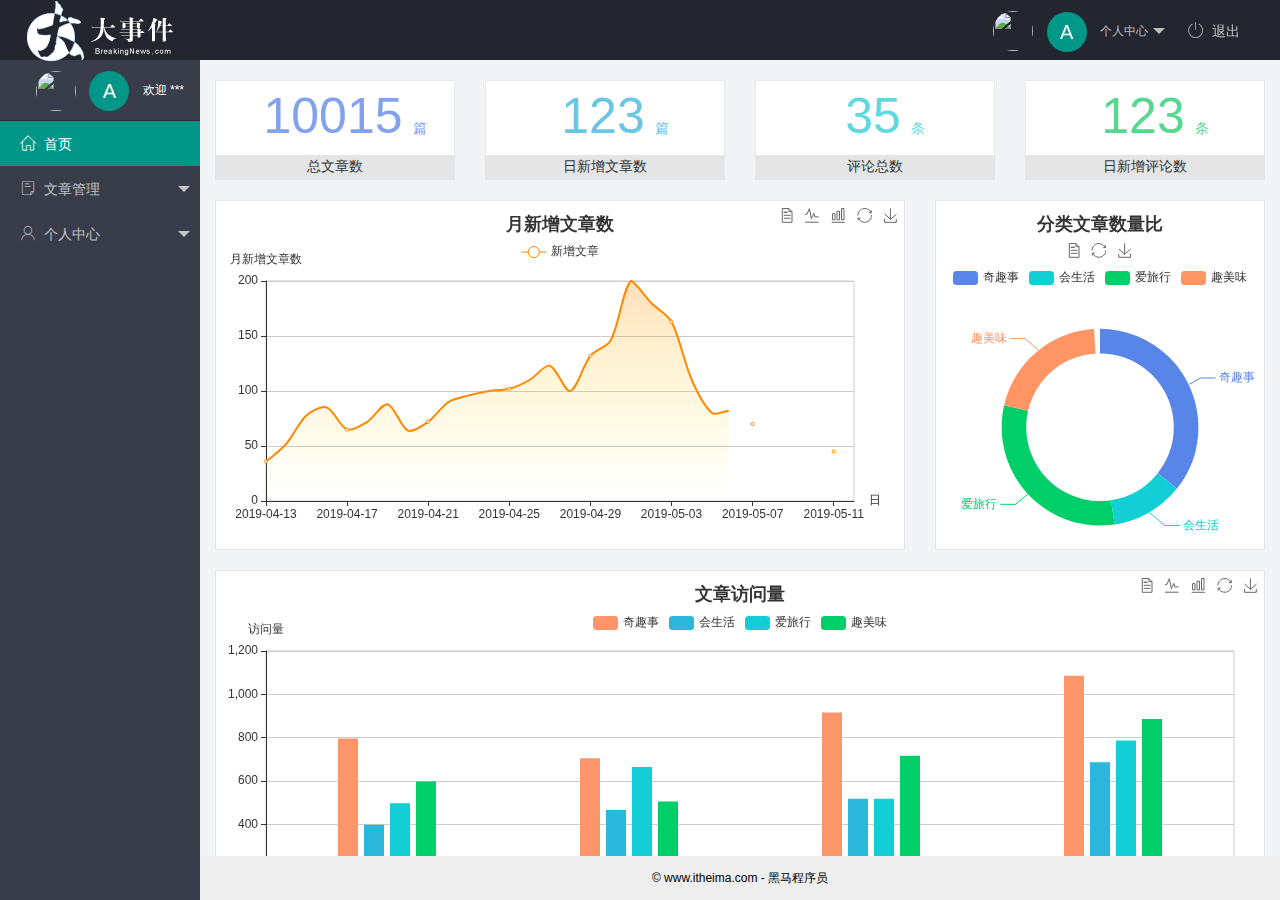
==== commit e12fdfd3: "完成了个人中心功能的开发" ====
--- a/index.html
+++ b/index.html
@@ -26,9 +26,9 @@
               个人中心
             </a>
             <dl class="layui-nav-child">
-              <dd><a href="">基本资料</a></dd>
-              <dd><a href="">更换头像</a></dd>
-              <dd><a href="">重置密码</a></dd>
+              <dd><a href="./user/user_info.html" target="fm">基本资料</a></dd>
+              <dd><a href="./user/user_avatar.html" target="fm">更换头像</a></dd>
+              <dd><a href="./user/user_pwd.html" target="fm">重置密码</a></dd>
             </dl>
           </li>
           <li class="layui-nav-item">
@@ -58,6 +58,7 @@
                 <dd>
                   <a href="javascript:;"><i class="layui-icon layui-icon-app"></i>文章列表</a>
                 </dd>
+           
                 <dd>
                   <a href="javascript:;"><i class="layui-icon layui-icon-app"></i>发布文章</a>
                 </dd>
@@ -67,13 +68,13 @@
               <a href="javascript:;"><span class="iconfont icon-user"></span>个人中心</a>
               <dl class="layui-nav-child">
                 <dd>
-                  <a href="javascript:;"><i class="layui-icon layui-icon-app"></i>基本资料</a>
+                  <a href="./user/user_info.html" target="fm"><i class="layui-icon layui-icon-app"></i>基本资料</a>
                 </dd>
                 <dd>
-                  <a href="javascript:;"><i class="layui-icon layui-icon-app"></i>更换头像</a>
+                  <a href="./user/user_avatar.html" target="fm"><i class="layui-icon layui-icon-app"></i>更换头像</a>
                 </dd>
                 <dd>
-                  <a href="javascript:;"><i class="layui-icon layui-icon-app"></i>重置密码</a>
+                  <a href="./user/user_pwd.html" target="fm"><i class="layui-icon layui-icon-app"></i>重置密码</a>
                 </dd>
               </dl>
             </li>
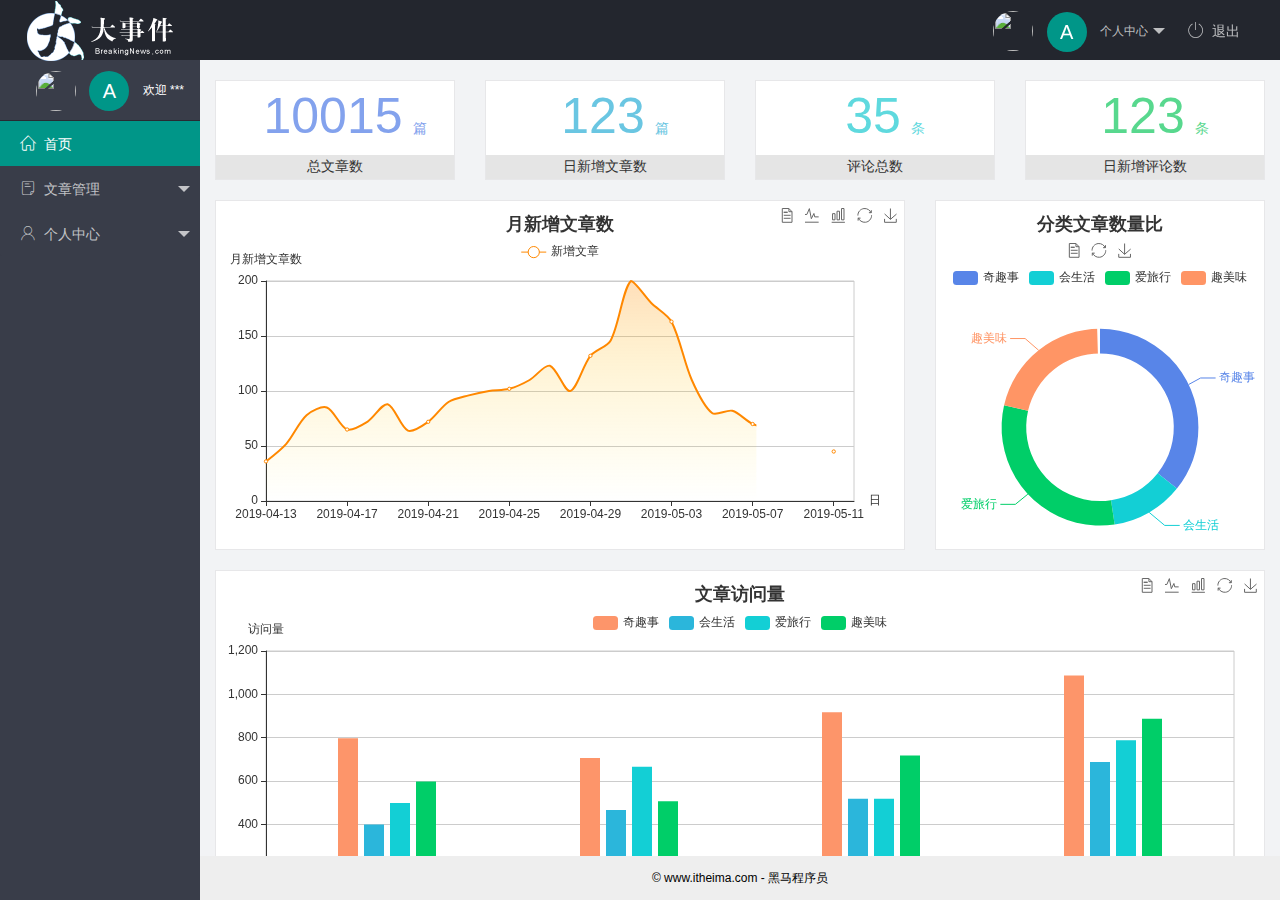
==== commit 26cf407f: "完成了文章管理功能的开发" ====
--- a/index.html
+++ b/index.html
@@ -50,17 +50,17 @@
               <a href="/home/dashboard.html" target="fm"><span class="iconfont icon-home"></span>首页</a>
             </li>
             <li class="layui-nav-item">
-              <a class="" href="javascript:;"><span class="iconfont icon-16"></span>文章管理</a>
+              <a href="javascript:;"><span class="iconfont icon-16"></span>文章管理</a>
               <dl class="layui-nav-child">
                 <dd>
-                  <a href="javascript:;"><i class="layui-icon layui-icon-app"></i>文章类别</a>
+                  <a href="/article/art_cate.html" target="fm"><i class="layui-icon layui-icon-app"></i>文章类别</a>
                 </dd>
                 <dd>
-                  <a href="javascript:;"><i class="layui-icon layui-icon-app"></i>文章列表</a>
+                  <a href="/article/art_list.html" target="fm"><i class="layui-icon layui-icon-app"></i>文章列表</a>
                 </dd>
            
                 <dd>
-                  <a href="javascript:;"><i class="layui-icon layui-icon-app"></i>发布文章</a>
+                  <a href="/article/art_pub.html" target="fm"><i class="layui-icon layui-icon-app"></i>发布文章</a>
                 </dd>
               </dl>
             </li>
